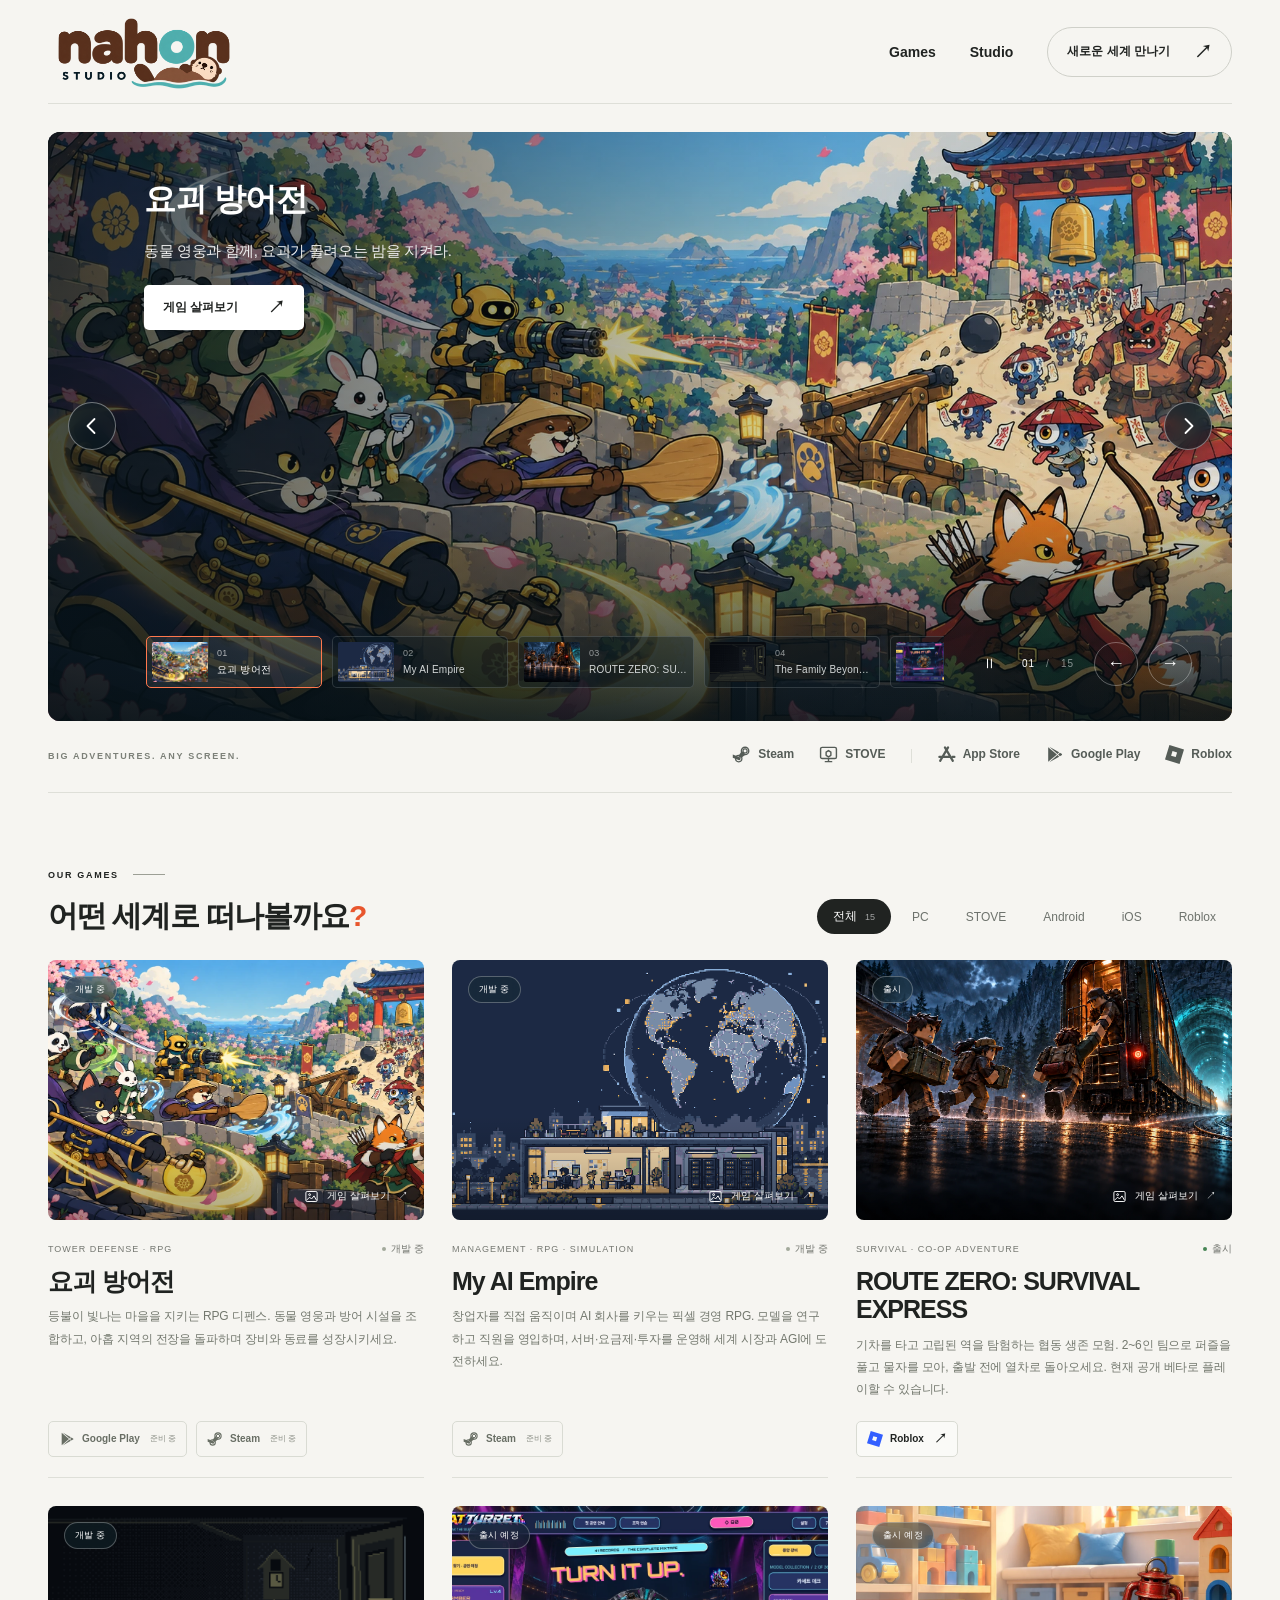
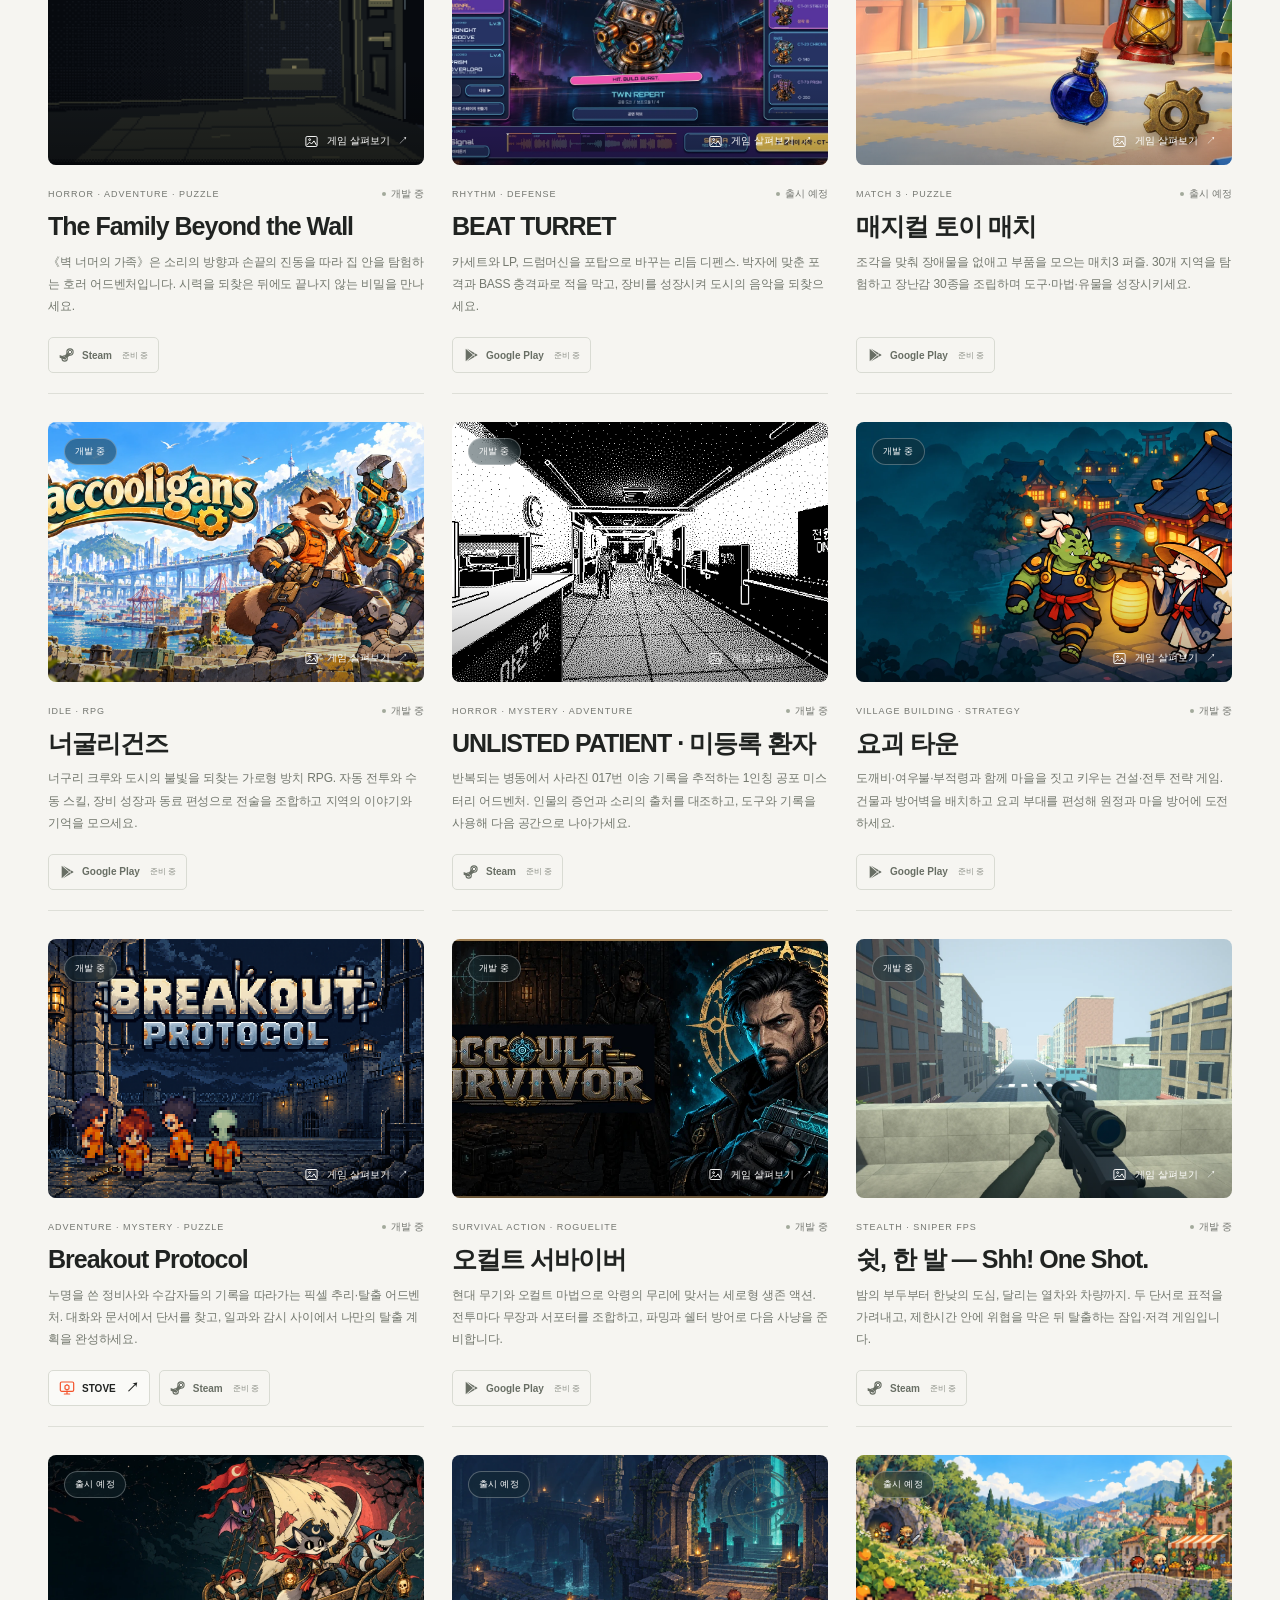
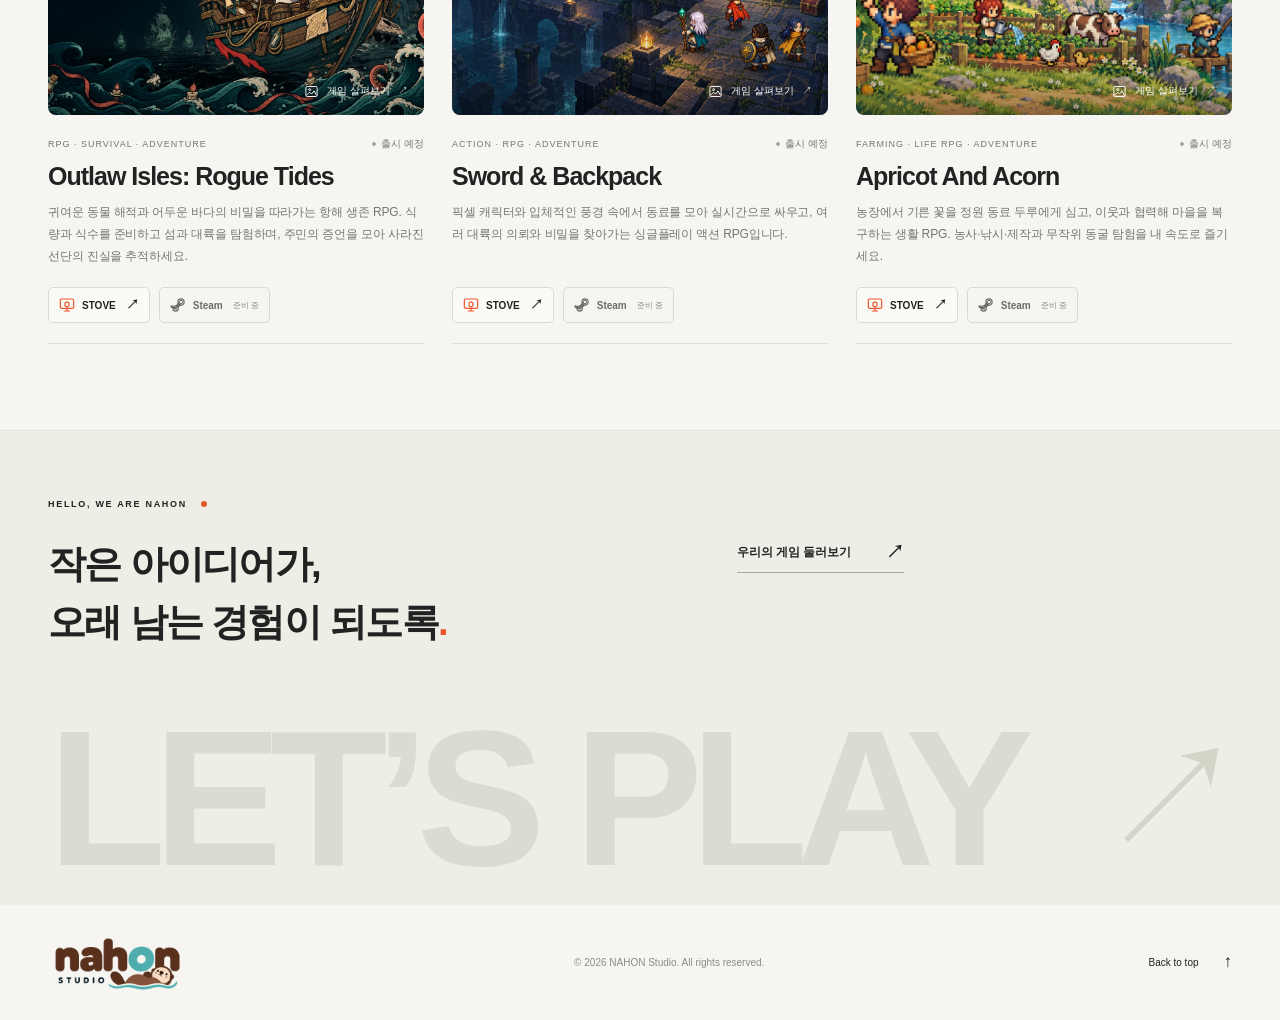
==== index.html @ 7a602148 "Remove studio description paragraphs while keeping navigation" ====
<!doctype html>
<html lang="ko">
<head>
  <meta charset="utf-8">
  <meta name="viewport" content="width=device-width, initial-scale=1">
  <meta name="theme-color" content="#f6f5f1">
  <meta name="description" content="작은 상상에서 시작되는 새로운 즐거움. NAHON Studio의 Steam과 모바일 게임을 만나보세요.">
  <meta property="og:type" content="website">
  <meta property="og:title" content="NAHON Studio — 작은 상상, 새로운 세계">
  <meta property="og:description" content="NAHON Studio의 Steam·모바일 게임과 새로운 이야기를 만나보세요.">
  <title>NAHON Studio — 작은 상상, 새로운 세계</title>
  <link rel="icon" type="image/png" sizes="32x32" href="./assets/favicon-32.png">
  <link rel="icon" href="./assets/favicon.ico" sizes="any">
  <link rel="apple-touch-icon" sizes="180x180" href="./assets/apple-touch-icon.png">
  <link rel="stylesheet" href="./styles.css?v=e65cc29e">
  <script src="./shared.js?v=30408954" defer></script>
  <script src="./app.js?v=76447fd8" defer></script>
</head>
<body>
  <a class="skip-link" href="#games">게임 목록으로 건너뛰기</a>
  <header class="site-header wrap">
    <a class="brand" href="#" aria-label="NAHON Studio 홈">
      <picture>
        <source srcset="./assets/nahon-a1-light.webp" type="image/webp">
        <img class="brand-logo" src="./assets/nahon-a1-light.png" alt="NAHON STUDIO" width="768" height="296" fetchpriority="high">
      </picture>
    </a>
    <nav aria-label="메인 메뉴">
      <a class="nav-link" href="#games">Games</a>
      <a class="nav-link" href="#studio">Studio</a>
      <a class="nav-explore" href="#games">새로운 세계 만나기 <span aria-hidden="true">↗</span></a>
    </nav>
  </header>

  <main>
    <h1 class="sr-only">NAHON Studio 게임</h1>

    <section class="showcase wrap" aria-label="게임 배너" aria-roledescription="캐러셀" tabindex="0">
      <div id="slides" class="slides"><div class="loading-state">새로운 세계를 불러오는 중입니다.</div></div>
      <button id="slide-prev-side" class="carousel-arrow carousel-arrow-prev" type="button" data-slide-step="-1" aria-label="이전 게임 배너 (왼쪽)" aria-controls="slides" hidden><svg viewBox="0 0 24 24" aria-hidden="true"><path d="m14.5 5-7 7 7 7"/></svg></button>
      <button id="slide-next-side" class="carousel-arrow carousel-arrow-next" type="button" data-slide-step="1" aria-label="다음 게임 배너 (오른쪽)" aria-controls="slides" hidden><svg viewBox="0 0 24 24" aria-hidden="true"><path d="m9.5 5 7 7-7 7"/></svg></button>
      <div class="hero-controls" id="hero-controls" hidden>
        <div class="slide-tabs" id="slide-tabs" role="group" aria-label="배너 선택"></div>
        <div class="slide-actions">
          <button id="autoplay" class="round-button pause-button" type="button" aria-label="배너 자동 재생 일시정지"><span aria-hidden="true">Ⅱ</span></button>
          <span class="slide-count"><span id="slide-current">01</span><span class="count-divider">/</span><span id="slide-total">01</span></span>
          <button id="slide-prev" class="round-button" type="button" data-slide-step="-1" aria-label="이전 게임 배너">←</button>
          <button id="slide-next" class="round-button" type="button" data-slide-step="1" aria-label="다음 게임 배너">→</button>
        </div>
      </div>
      <span id="slide-announcement" class="sr-only" role="status" aria-live="polite"></span>
    </section>

    <div class="platform-strip wrap" aria-label="지원 플랫폼">
      <span>BIG ADVENTURES. ANY SCREEN.</span>
      <div><span data-platform-icon="steam"></span><span data-platform-icon="stove"></span><span class="strip-divider"></span><span data-platform-icon="app-store"></span><span data-platform-icon="google-play"></span><span data-platform-icon="roblox"></span></div>
    </div>

    <section id="games" class="games-section wrap" aria-labelledby="games-title">
      <div class="section-heading">
        <div><div class="eyebrow section-label">OUR GAMES <span class="label-line"></span></div><h2 id="games-title">어떤 세계로 떠나볼까요<span class="orange-text">?</span></h2></div>
        <div class="filters" role="group" aria-label="게임 플랫폼 필터">
          <button class="filter active" type="button" data-filter="all" aria-pressed="true">전체 <span id="game-count">0</span></button>
          <button class="filter" type="button" data-filter="pc" aria-pressed="false">PC</button>
          <button class="filter" type="button" data-filter="stove" aria-pressed="false">STOVE</button>
          <button class="filter" type="button" data-filter="android" aria-pressed="false">Android</button>
          <button class="filter" type="button" data-filter="ios" aria-pressed="false">iOS</button>
          <button class="filter" type="button" data-filter="roblox" aria-pressed="false">Roblox</button>
        </div>
      </div>
      <p id="demo-note" class="demo-note" hidden>‘예시 프로젝트’로 표시된 게임은 페이지 구성을 보여주는 샘플입니다.</p>
      <div id="game-grid" class="game-grid" aria-live="polite" aria-busy="true"></div>
      <div id="content-error" class="content-error" role="alert" hidden>게임 정보를 불러오지 못했습니다. 잠시 후 다시 시도해 주세요. <button type="button" id="retry">다시 불러오기 ↻</button></div>
      <noscript><p class="content-error">게임 소개를 보려면 브라우저의 JavaScript를 활성화해 주세요.</p></noscript>
    </section>

    <section id="studio" class="studio-section" aria-labelledby="studio-title">
      <div class="studio-inner wrap">
        <div class="studio-title-block"><div class="eyebrow section-label">HELLO, WE ARE NAHON <span class="orange-dot"></span></div><h2 id="studio-title">작은 아이디어가,<br>오래 남는 경험이 되도록<span class="orange-text">.</span></h2></div>
        <div class="studio-copy"><a href="#games" class="text-link">우리의 게임 둘러보기 <span aria-hidden="true">↗</span></a></div>
      </div>
      <div class="studio-wordmark wrap" aria-hidden="true">LET’S PLAY<span>↗</span></div>
    </section>
  </main>

  <footer class="site-footer wrap">
    <a class="footer-brand" href="#" aria-label="NAHON Studio 홈">
      <picture>
        <source srcset="./assets/nahon-a1-light.webp" type="image/webp">
        <img class="brand-logo" src="./assets/nahon-a1-light.png" alt="NAHON STUDIO" width="768" height="296" loading="lazy" decoding="async">
      </picture>
    </a>
    <p>© <span id="year">2026</span> NAHON Studio. All rights reserved.</p>
    <a class="back-top" href="#">Back to top <span aria-hidden="true">↑</span></a>
  </footer>

</body>
</html>
---- styles.css ----
@charset "UTF-8";
:root {
  --paper:#f6f5f1;
  --ink:#202321;
  --muted:#747771;
  --orange:#e8562d;
  --line:#dedfd8;
  --font:Arial,"Apple SD Gothic Neo","Noto Sans KR","Malgun Gothic",sans-serif;
}

* {
  box-sizing:border-box;
}

html {
  scroll-behavior:smooth;
  scroll-padding-top:30px;
}

body {
  margin:0;
  background:var(--paper);
  color:var(--ink);
  font-family:var(--font);
  -webkit-font-smoothing:antialiased;
}

button,a {
  -webkit-tap-highlight-color:transparent;
}

button {
  font:inherit;
}

button,a {
  touch-action:manipulation;
}

a {
  color:inherit;
  text-decoration:none;
}

button {
  cursor:pointer;
}

button:disabled {
  cursor:default;
}

img {
  display:block;
  max-width:100%;
}

button:focus-visible,a:focus-visible,[tabindex]:focus-visible {
  outline:3px solid var(--orange);
  outline-offset:5px;
}

button:disabled {
  opacity:.4;
}

[hidden] {
  display:none!important;
}

.wrap {
  width:calc(100% - 96px);
  max-width:1440px;
  margin-inline:auto;
}

.sr-only {
  position:absolute;
  width:1px;
  height:1px;
  overflow:hidden;
  clip:rect(0,0,0,0);
  white-space:nowrap;
}

.skip-link {
  position:fixed;
  z-index:100;
  top:12px;
  left:12px;
  padding:12px;
  background:var(--ink);
  color:white;
  transform:translateY(-160%);
}

.skip-link:focus {
  transform:translateY(0);
}

.site-header {
  height:104px;
  display:flex;
  align-items:center;
  justify-content:space-between;
  border-bottom:1px solid var(--line);
}

.brand {
  display:inline-flex;
  align-items:center;
  flex-shrink:0;
}

.brand-logo {
  width:196px;
  height:auto;
}

.site-header nav {
  display:flex;
  align-items:center;
  gap:34px;
  font-size:14px;
  font-weight:600;
}

.nav-link {
  padding:12px 0;
}

.nav-link:hover {
  color:var(--orange);
}

.nav-explore {
  border:1px solid #cfd0c9;
  border-radius:30px;
  padding:12px 19px;
  display:flex;
  align-items:center;
  gap:24px;
  font-size:12px;
}

.nav-explore:hover {
  border-color:var(--ink);
  background:white;
}

.nav-explore span {
  font-size:18px;
}

.eyebrow {
  display:flex;
  align-items:center;
  gap:8px;
  font-size:10px;
  letter-spacing:1.7px;
  font-weight:700;
}

.orange-dot {
  display:inline-block;
  width:6px;
  height:6px;
  background:var(--orange);
  border-radius:50%;
  flex:none;
}

.slide-subtitle {
  display:inline-block;
  max-width:100%;
  font-size:.54em;
  font-weight:500;
  line-height:1.45;
  letter-spacing:-.02em;
  color:#d9e2e4;
}

.showcase {
  position:relative;
  margin-top:28px;
  border-radius:12px;
  overflow:hidden;
  background:#182e31;
  color:#fff;
  isolation:isolate;
}

#slide-announcement {
  top:0;
  left:0;
}

.slides {
  position:relative;
  min-height:560px;
  height:min(46vw,650px);
  touch-action:pan-y;
}

.slide {
  position:absolute;
  inset:0;
  opacity:0;
  visibility:hidden;
  transition:opacity .75s,visibility .75s;
  overflow:hidden;
}

.slide.active {
  opacity:1;
  visibility:visible;
  z-index:1;
}

.slide-art {
  position:absolute;
  inset:0;
  width:100%;
  height:100%;
  object-fit:cover;
  object-position:center;
  transition:transform 7s ease;
  transform:scale(1.025);
}

.slide.active .slide-art {
  transform:scale(1);
}

.slide--contain .slide-art {
  left:auto;
  right:0;
  width:66%;
  object-fit:contain;
  transform:none;
}

.slide--contain .slide-copy {
  width:38%;
  padding-right:24px;
}

.slide--contain:after {
  background:linear-gradient(90deg,#081922 6%,#081922ed 22%,transparent 44%),linear-gradient(0deg,#081922e6,transparent 24%);
}

.slide:after {
  content:"";
  position:absolute;
  inset:0;
  background:linear-gradient(90deg,rgba(6,17,22,.75),rgba(6,17,22,.12) 67%),linear-gradient(0deg,rgba(6,17,22,.85),transparent 38%);
  pointer-events:none;
}

.slide-copy {
  position:relative;
  z-index:1;
  padding:48px 96px 140px;
  max-width:820px;
}

.slide-title {
  margin:0;
  font-size:clamp(26px,2.5vw,38px);
  font-weight:800;
  letter-spacing:-1px;
  line-height:1.2;
  overflow-wrap:anywhere;
}

.slide-tagline {
  font-size:15px;
  font-weight:400;
  margin:21px 0 22px;
  letter-spacing:-.4px;
  line-height:1.6;
  color:#eee;
}

.hero-link {
  display:inline-flex;
  align-items:center;
  gap:30px;
  font-size:12px;
  font-weight:600;
  border-radius:5px;
  padding:14px 19px;
  background:#fff;
  color:var(--ink);
  transition:background .2s;
}

.hero-link:hover {
  background:#ffd5c8;
}

.hero-link span {
  font-size:17px;
  line-height:1;
}

.hero-demo {
  display:inline-block;
  margin-left:15px;
  font-size:10px;
  color:#e0e2df;
}

.carousel-arrow {
  position:absolute;
  z-index:3;
  top:calc(50% - 24px);
  width:48px;
  height:48px;
  padding:11px;
  border:1px solid #ffffff65;
  border-radius:50%;
  background:#0b1a23a6;
  color:#fff;
  display:grid;
  place-items:center;
  backdrop-filter:blur(8px);
  box-shadow:0 3px 14px #0002;
  transition:background .2s,border-color .2s;
}

.carousel-arrow:hover {
  background:#e8562de8;
  border-color:#ffac8f;
}

.carousel-arrow svg {
  width:24px;
  height:24px;
  fill:none;
  stroke:currentColor;
  stroke-width:1.8;
  stroke-linecap:round;
  stroke-linejoin:round;
}

.carousel-arrow-prev { left:20px; }
.carousel-arrow-next { right:20px; }

.hero-controls {
  position:absolute;
  z-index:2;
  left:96px;
  right:40px;
  bottom:25px;
  display:flex;
  align-items:center;
  justify-content:space-between;
  gap:24px;
}

.slide-tabs {
  position:relative;
  display:flex;
  flex:1;
  min-width:0;
  gap:10px;
  overflow-x:auto;
  overscroll-behavior-x:contain;
  scrollbar-width:thin;
  scrollbar-color:#ffffff55 transparent;
  padding:4px 2px 8px;
}

.slide-tab {
  color:#d3d7d7;
  background:none;
  border:0;
  border:1px solid #ffffff25;
  border-radius:5px;
  text-align:left;
  display:flex;
  align-items:center;
  gap:9px;
  padding:5px;
  flex:0 0 176px;
  min-width:0;
  font-size:10px;
  letter-spacing:.2px;
  line-height:1.4;
  background:#0a182170;
  outline-offset:-4px;
  transition:background .2s,border-color .2s;
}

.slide-tab.active {
  color:white;
  border-color:#ff784d;
  background:#ffffff16;
}

.slide-tab:hover {
  background:#ffffff20;
}

.slide-tab-preview {
  width:56px;
  height:40px;
  border-radius:2px;
  flex:none;
  object-fit:cover;
}

.slide-tab-copy {
  display:flex;
  flex-direction:column;
  min-width:0;
  gap:3px;
}

.slide-tab-number {
  font-size:9px;
  opacity:.65;
}

.slide-tab-title {
  overflow:hidden;
  text-overflow:ellipsis;
  white-space:nowrap;
}

.slide-actions {
  display:flex;
  align-items:center;
  gap:10px;
  flex:none;
}

.slide-actions .round-button {
  width:44px;
  height:44px;
}

.round-button {
  background:transparent;
  border:1px solid #ffffff50;
  border-radius:50%;
  width:36px;
  height:36px;
  color:inherit;
  display:inline-flex;
  align-items:center;
  justify-content:center;
  flex-shrink:0;
  font-size:18px;
  transition:background .2s;
}

.round-button:hover {
  background:#ffffff24;
}

.pause-button {
  border-color:transparent;
  font-size:13px;
}

.slide-count {
  font-size:10px;
  letter-spacing:1px;
  white-space:nowrap;
  margin:0 10px 0 0;
}

.count-divider {
  padding:0 11px;
  opacity:.45;
}

#slide-total {
  opacity:.5;
}

.loading-state {
  padding:100px 40px;
  color:#d4e0df;
  font-size:14px;
}

.platform-strip {
  display:flex;
  align-items:center;
  justify-content:space-between;
  padding:24px 0;
  border-bottom:1px solid var(--line);
}

.platform-strip>span {
  font-size:9px;
  letter-spacing:1.7px;
  color:#7c8078;
  font-weight:600;
}

.platform-strip>div {
  display:flex;
  align-items:center;
  gap:25px;
}

.platform-icon {
  width:19px;
  height:19px;
  flex:none;
}

.platform-name {
  display:inline-flex;
  align-items:center;
  gap:7px;
  white-space:nowrap;
}

.platform-strip .platform-name {
  font-size:12px;
  font-weight:600;
  color:#555c57;
}

.strip-divider {
  width:1px;
  height:14px;
  background:var(--line);
}

.games-section {
  padding:77px 0 86px;
}

.section-heading {
  display:flex;
  justify-content:space-between;
  align-items:flex-end;
  gap:20px;
  margin-bottom:24px;
}

.section-label {
  font-size:9px;
  letter-spacing:1.7px;
  margin-bottom:16px;
}

.label-line {
  width:32px;
  height:1px;
  background:#9c9f95;
  margin-left:6px;
}

.section-heading h2 {
  font-size:30px;
  letter-spacing:-1.3px;
  margin:0;
  line-height:1.35;
  font-weight:700;
}

.orange-text {
  color:var(--orange);
}

.filters {
  display:flex;
  flex-wrap:wrap;
  gap:5px;
  padding-bottom:2px;
}

.filter {
  border:0;
  background:none;
  padding:9px 16px;
  border-radius:30px;
  font-size:12px;
  color:#6d726c;
}

.filter.active {
  background:var(--ink);
  color:white;
}

.filter:hover:not(.active) {
  background:#e7e7e0;
}

.filter span {
  margin-left:5px;
  font-size:9px;
  opacity:.6;
}

.demo-note {
  font-size:11px;
  color:var(--muted);
  margin:0 0 21px;
  line-height:1.7;
}

.game-grid {
  display:grid;
  grid-template-columns:repeat(3,minmax(0,1fr));
  gap:28px;
}

.game-card {
  display:flex;
  flex-direction:column;
  min-width:0;
  scroll-margin-top:24px;
}

.game-cover {
  flex:none;
  display:block;
  position:relative;
  padding:0;
  width:100%;
  border:0;
  background:#dfe2d9;
  border-radius:8px;
  overflow:hidden;
  aspect-ratio:1.45;
  color:white;
  text-align:left;
}

.game-cover>img {
  width:100%;
  height:100%;
  object-fit:cover;
  transition:transform .65s;
}

.game-cover:hover>img {
  transform:scale(1.055);
}

.game-cover:after {
  content:"";
  position:absolute;
  inset:0;
  background:linear-gradient(0deg,#0005,transparent 40%);
}

.cover-badge {
  position:absolute;
  top:16px;
  left:16px;
  border:1px solid #ffffff45;
  border-radius:30px;
  padding:6px 10px;
  background:#152a3075;
  backdrop-filter:blur(8px);
  font-size:9px;
  z-index:1;
  letter-spacing:.25px;
}

.gallery-hint {
  position:absolute;
  bottom:16px;
  right:16px;
  display:flex;
  align-items:center;
  gap:8px;
  font-size:10px;
  z-index:1;
}

.gallery-hint svg {
  width:15px;
  height:15px;
}

.game-meta {
  margin-top:22px;
  display:flex;
  align-items:center;
  justify-content:space-between;
  gap:8px;
  font-size:9px;
  letter-spacing:1px;
  color:var(--muted);
}

.game-status {
  font-size:10px;
  letter-spacing:0;
  display:flex;
  align-items:center;
  gap:5px;
}

.game-status:before {
  content:"";
  width:4px;
  height:4px;
  border-radius:50%;
  background:#a2a99b;
}

.game-status.released:before {
  background:#468554;
}

.game-title {
  overflow-wrap:anywhere;
  font-size:25px;
  letter-spacing:-1px;
  font-weight:800;
  margin:11px 0 10px;
  line-height:1.15;
}

.game-description {
  font-size:12px;
  letter-spacing:-.15px;
  line-height:1.85;
  color:#73786e;
  margin:0;
  min-height:45px;
}

.game-platforms {
  display:flex;
  flex-wrap:wrap;
  align-items:center;
  gap:9px;
  margin-top:auto;
  padding:20px 0;
  border-bottom:1px solid var(--line);
}

.store-link {
  border:1px solid #d9dbd3;
  border-radius:5px;
  padding:8px 10px;
  display:inline-flex;
  align-items:center;
  gap:10px;
  font-size:10px;
  font-weight:600;
  background:#fafaf7;
  min-height:36px;
}

.store-link .platform-icon {
  width:16px;
  height:16px;
}

.game-platforms a[data-platform="stove"] .platform-icon {
  color:#f4542c;
}

.game-platforms a[data-platform="roblox"] .platform-icon {
  color:#335fff;
}

.game-platforms a[data-platform="steam"] .platform-icon {
  color:#1b6aa5;
}

.game-platforms a[data-platform="app-store"] .platform-icon {
  color:#1685e8;
}

.game-platforms a[data-platform="google-play"] .platform-icon {
  color:#1d9e62;
}

.store-link:hover {
  border-color:var(--ink);
  background:white;
}

.store-link.unavailable {
  color:#686e64;
  background:transparent;
}

.store-link small {
  font-size:8px;
  font-weight:400;
  color:#8a8e85;
}

.store-arrow {
  font-size:13px;
}

.empty-state,.content-error {
  grid-column:1/-1;
  padding:35px;
  border:1px solid var(--line);
  font-size:14px;
  line-height:1.8;
}

.content-error button {
  border:0;
  background:var(--ink);
  color:white;
  padding:7px 12px;
  margin:8px;
  border-radius:4px;
}

.partial-error {
  margin-top:28px;
  font-size:12px;
}

.studio-section {
  background:#eeeee7;
  overflow:hidden;
  border-top:1px solid #e3e4db;
}

.studio-inner {
  display:grid;
  grid-template-columns:1.2fr 1fr;
  gap:50px;
  padding-top:68px;
}

.studio-title-block .section-label {
  margin-bottom:26px;
}

.studio-title-block .orange-dot {
  margin-left:6px;
}

.studio-title-block h2 {
  font-size:clamp(27px,3vw,43px);
  font-weight:600;
  line-height:1.5;
  letter-spacing:-1.7px;
  margin:0;
}

.studio-copy {
  padding:33px 0 0 20px;
}

.studio-copy p {
  font-size:13px;
  line-height:1.9;
  color:#747a70;
  margin:0 0 19px;
  letter-spacing:-.2px;
}

.studio-copy p:first-child {
  font-size:15px;
  color:#333a32;
}

.text-link {
  display:inline-flex;
  align-items:center;
  gap:35px;
  font-size:12px;
  font-weight:600;
  padding:8px 0;
  border-bottom:1px solid #a5aa9c;
}

.text-link:hover {
  color:var(--orange);
}

.text-link span {
  font-size:18px;
}

.studio-wordmark {
  font-size:clamp(70px,15.1vw,228px);
  font-weight:900;
  letter-spacing:-.065em;
  line-height:1.1;
  color:#d9dcd0;
  padding-top:42px;
  padding-bottom:0;
  white-space:nowrap;
  display:flex;
  justify-content:space-between;
  align-items:center;
}

.studio-wordmark span {
  font-size:.75em;
  line-height:1;
  color:#d2d6c8;
  font-weight:400;
}

.site-footer {
  display:flex;
  justify-content:space-between;
  align-items:center;
  gap:20px;
  padding-top:30px;
  padding-bottom:30px;
}

.footer-brand {
  display:inline-flex;
  align-items:center;
  flex-shrink:0;
}

.footer-brand .brand-logo {
  width:142px;
}

.site-footer p {
  color:#8a8e84;
  font-size:10px;
  margin:0;
}

.back-top {
  font-size:10px;
  display:flex;
  align-items:center;
  gap:25px;
}

.back-top span {
  font-size:17px;
}

.gallery {
  width:min(1100px,calc(100% - 40px));
  max-height:94dvh;
  padding:23px;
  background:#151b1a;
  color:white;
  border:1px solid #ffffff25;
  border-radius:12px;
  overflow:auto;
}

.gallery::backdrop {
  background:#07100ee8;
  backdrop-filter:blur(8px);
}

.gallery-top {
  display:flex;
  align-items:center;
  justify-content:space-between;
  margin-bottom:20px;
  gap:20px;
}

.gallery-top .eyebrow {
  color:#a1aca4;
  font-size:9px;
}

.gallery-top h2 {
  font-size:22px;
  margin:7px 0 0;
  letter-spacing:-.5px;
}

.gallery-image-wrap {
  background:#0c1110;
  display:flex;
  align-items:center;
  justify-content:center;
  min-height:150px;
}

.gallery-image-wrap img {
  width:100%;
  max-height:66dvh;
  object-fit:contain;
}

.gallery-bottom {
  display:flex;
  align-items:center;
  justify-content:space-between;
  gap:15px;
  margin-top:15px;
}

.gallery-bottom p {
  font-size:12px;
  color:#bac2be;
  line-height:1.6;
  margin:0;
}

.gallery-navigation {
  display:flex;
  align-items:center;
  gap:18px;
  flex-shrink:0;
}

.gallery-navigation>span {
  font-size:11px;
  color:#c3cfc7;
}

.gallery .round-button {
  width:34px;
  height:34px;
}

.body-dialog-open {
  overflow:hidden;
}

@media(min-width:1600px) {
  .slides {
    height:650px;
  }
  .slide-copy {
    padding-top:60px;
  }
}

@media(max-width:1100px) {
  .wrap {
    width:calc(100% - 64px);
  }
  .slides {
    min-height:510px;
  }
  .slide-copy {
    padding:36px 84px 130px;
  }
  .hero-controls {
    left:84px;
    right:28px;
    gap:20px;
  }
  .slide-tabs {
    gap:8px;
  }
  .slide-tab-title {
    font-size:9px;
  }
  .slide-actions {
    gap:7px;
  }
  .game-grid {
    gap:22px;
  }
  .game-title {
    overflow-wrap:anywhere;
    font-size:21px;
  }
  .game-platforms {
    gap:7px;
  }
  .store-link {
    padding:8px;
  }
  .game-meta {
    font-size:8px;
    letter-spacing:.4px;
  }
  .section-heading h2 {
    font-size:27px;
  }
  .hero-demo {
    display:block;
    margin:14px 0 0;
  }
  .studio-inner {
    gap:20px;
  }
}

@media(max-width:800px) {
  .site-header {
    height:86px;
  }
  .brand-logo {
    width:176px;
  }
  .site-header nav {
    gap:24px;
  }
  .nav-explore {
    display:none;
  }
  .showcase {
    margin-top:24px;
    --banner-image-height:calc((100vw - 64px) * .5625);
  }
  .slides {
    min-height:0;
    height:calc(var(--banner-image-height) + 400px);
  }
  .slide-art,
  .slide--contain .slide-art {
    left:0;
    width:100%;
    height:var(--banner-image-height);
    object-fit:contain;
    transform:none;
  }
  .slide-copy,
  .slide--contain .slide-copy {
    position:absolute;
    left:0;
    right:0;
    top:calc(var(--banner-image-height) + 20px);
    width:auto;
    max-width:none;
    padding:0 28px;
  }
  .slide-title {
    font-size:clamp(22px,4vw,30px);
  }
  .slide:after,
  .slide--contain:after {
    background:linear-gradient(0deg,#081922 400px,transparent calc(400px + 40px));
  }
  .carousel-arrow {
    top:calc(var(--banner-image-height) / 2 - 24px);
  }
  .hero-controls {
    gap:10px;
    flex-direction:column;
    align-items:stretch;
    left:28px;
    right:28px;
    bottom:18px;
  }
  .slide-tabs {
    order:2;
    flex:none;
  }
  .slide-actions {
    align-self:flex-end;
  }
  .slide-tab {
    padding:5px;
  }
  .slide-tab-title {
    font-size:9px;
  }
  .slide-tagline {
    font-size:13px;
    margin:12px 0 16px;
  }
  .hero-demo {
    display:inline-block;
    margin-left:12px;
  }
  .platform-strip>span {
    font-size:8px;
    letter-spacing:1px;
  }
  .platform-strip>div {
    gap:16px;
  }
  .platform-strip .platform-name {
    font-size:10px;
    gap:5px;
  }
  .platform-icon {
    width:17px;
    height:17px;
  }
  .section-heading {
    align-items:flex-start;
    flex-direction:column;
    gap:20px;
  }
  .games-section {
    padding:55px 0 60px;
  }
  .game-grid {
    grid-template-columns:repeat(2,minmax(0,1fr));
    gap:36px 22px;
  }
  .game-description {
    min-height:45px;
  }
  .game-title {
    overflow-wrap:anywhere;
    font-size:23px;
  }
  .game-cover {
    aspect-ratio:1.4;
  }
  .studio-inner {
    padding-top:48px;
    grid-template-columns:1fr 1fr;
    gap:30px;
  }
  .studio-title-block h2 {
    font-size:28px;
    letter-spacing:-1.3px;
  }
  .studio-copy {
    padding:33px 0 0;
  }
  .studio-copy p {
    font-size:11px;
  }
  .studio-copy p:first-child {
    font-size:13px;
  }
  .site-footer {
    flex-wrap:wrap;
  }
  .site-footer p {
    order:3;
    width:100%;
  }
  .studio-wordmark {
    padding-top:30px;
  }
}

@media(max-width:540px) {
  .wrap {
    width:calc(100% - 40px);
  }
  .site-header {
    height:78px;
  }
  .brand-logo {
    width:154px;
  }
  .site-header nav {
    gap:22px;
    font-size:12px;
  }
  .eyebrow {
    font-size:8px;
    letter-spacing:1.4px;
  }
  .showcase {
    margin-top:22px;
    border-radius:8px;
    --banner-image-height:calc((100vw - 40px) * .5625);
  }
  .slide-copy,
  .slide--contain .slide-copy {
    padding:0 26px;
  }
  .slide-tagline {
    font-size:12px;
    margin:14px 0 17px;
    word-break:keep-all;
    overflow-wrap:anywhere;
  }
  .hero-link {
    font-size:11px;
    padding:12px 15px;
    gap:20px;
    min-height:44px;
  }
  .hero-demo {
    font-size:8px;
    margin-left:10px;
  }
  .slide-art {
    object-position:center;
  }
  .carousel-arrow {
    top:calc(var(--banner-image-height) / 2 - 22px);
    width:44px;
    height:44px;
    padding:9px;
  }
  .carousel-arrow-prev { left:12px; }
  .carousel-arrow-next { right:12px; }
  .hero-controls {
    left:20px;
    right:20px;
    bottom:14px;
    gap:10px;
  }
  .slide-tabs {
    gap:8px;
    padding:3px 2px 7px;
  }
  .slide-tab {
    position:relative;
    flex:0 0 96px;
    height:58px;
    padding:2px;
    gap:0;
    background:#0a1821;
  }
  .slide-tab-preview {
    width:100%;
    height:100%;
  }
  .slide-tab-copy {
    position:absolute;
    bottom:4px;
    left:4px;
    background:#061116cc;
    padding:2px 5px;
    border-radius:2px;
  }
  .slide-tab-title {
    display:none;
  }
  .slide-tab-number {
    font-size:9px;
    opacity:1;
  }
  .slide-actions .round-button {
    width:44px;
    height:44px;
  }
  .slide-count {
    font-size:9px;
  }
  .platform-strip {
    padding:19px 0;
    gap:12px;
    flex-direction:column;
    align-items:flex-start;
  }
  .platform-strip>span {
    font-size:7px;
    line-height:1.6;
    max-width:none;
    letter-spacing:.7px;
  }
  .platform-strip>div {
    gap:12px;
    flex-wrap:wrap;
  }
  .platform-strip .platform-name {
    font-size:9px;
    gap:4px;
  }
  .platform-strip .platform-icon {
    width:15px;
    height:15px;
  }
  .strip-divider {
    display:none;
  }
  .section-heading h2 {
    font-size:27px;
    letter-spacing:-1.4px;
  }
  .section-label {
    font-size:8px;
    margin-bottom:12px;
  }
  .section-heading {
    gap:18px;
    margin-bottom:20px;
  }
  .filters {
    gap:7px;
  }
  .filter {
    font-size:11px;
    padding:9px 15px;
  }
  .demo-note {
    font-size:10px;
    max-width:280px;
    line-height:1.7;
  }
  .game-grid {
    grid-template-columns:1fr;
    gap:40px;
  }
  .game-cover {
    aspect-ratio:1.5;
  }
  .game-meta {
    font-size:9px;
    margin-top:18px;
  }
  .game-title {
    overflow-wrap:anywhere;
    font-size:26px;
  }
  .game-description {
    font-size:12px;
    min-height:0;
  }
  .game-platforms {
    margin-top:18px;
    padding-top:16px;
    gap:9px;
  }
  .store-link {
    padding:9px 12px;
  }
  .studio-inner {
    grid-template-columns:1fr;
    gap:22px;
    padding-top:40px;
  }
  .studio-title-block h2 {
    font-size:30px;
  }
  .studio-title-block .section-label {
    margin-bottom:20px;
  }
  .studio-copy {
    padding:0;
  }
  .studio-copy p {
    font-size:12px;
  }
  .studio-copy p:first-child {
    font-size:14px;
    margin-bottom:16px;
  }
  .studio-wordmark {
    font-size:16vw;
    letter-spacing:-.07em;
    padding-top:32px;
    padding-bottom:5px;
  }
  .site-footer {
    padding-top:25px;
    padding-bottom:25px;
  }
  .site-footer p {
    font-size:9px;
  }
  .gallery {
    width:calc(100% - 20px);
    padding:16px;
    border-radius:8px;
  }
  .gallery-top h2 {
    font-size:20px;
  }
  .gallery-bottom {
    align-items:flex-start;
  }
  .gallery-bottom p {
    font-size:10px;
  }
  .gallery-navigation {
    gap:9px;
  }
  .gallery .round-button {
    width:30px;
    height:30px;
  }
  .gallery-navigation>span {
    font-size:9px;
  }
}

@media(prefers-reduced-motion:reduce) {
  html {
    scroll-behavior:auto;
  }
  *,*:before,*:after {
    animation:none!important;
    transition:none!important;
  }
  .slide-art {
    transform:none!important;
  }
}
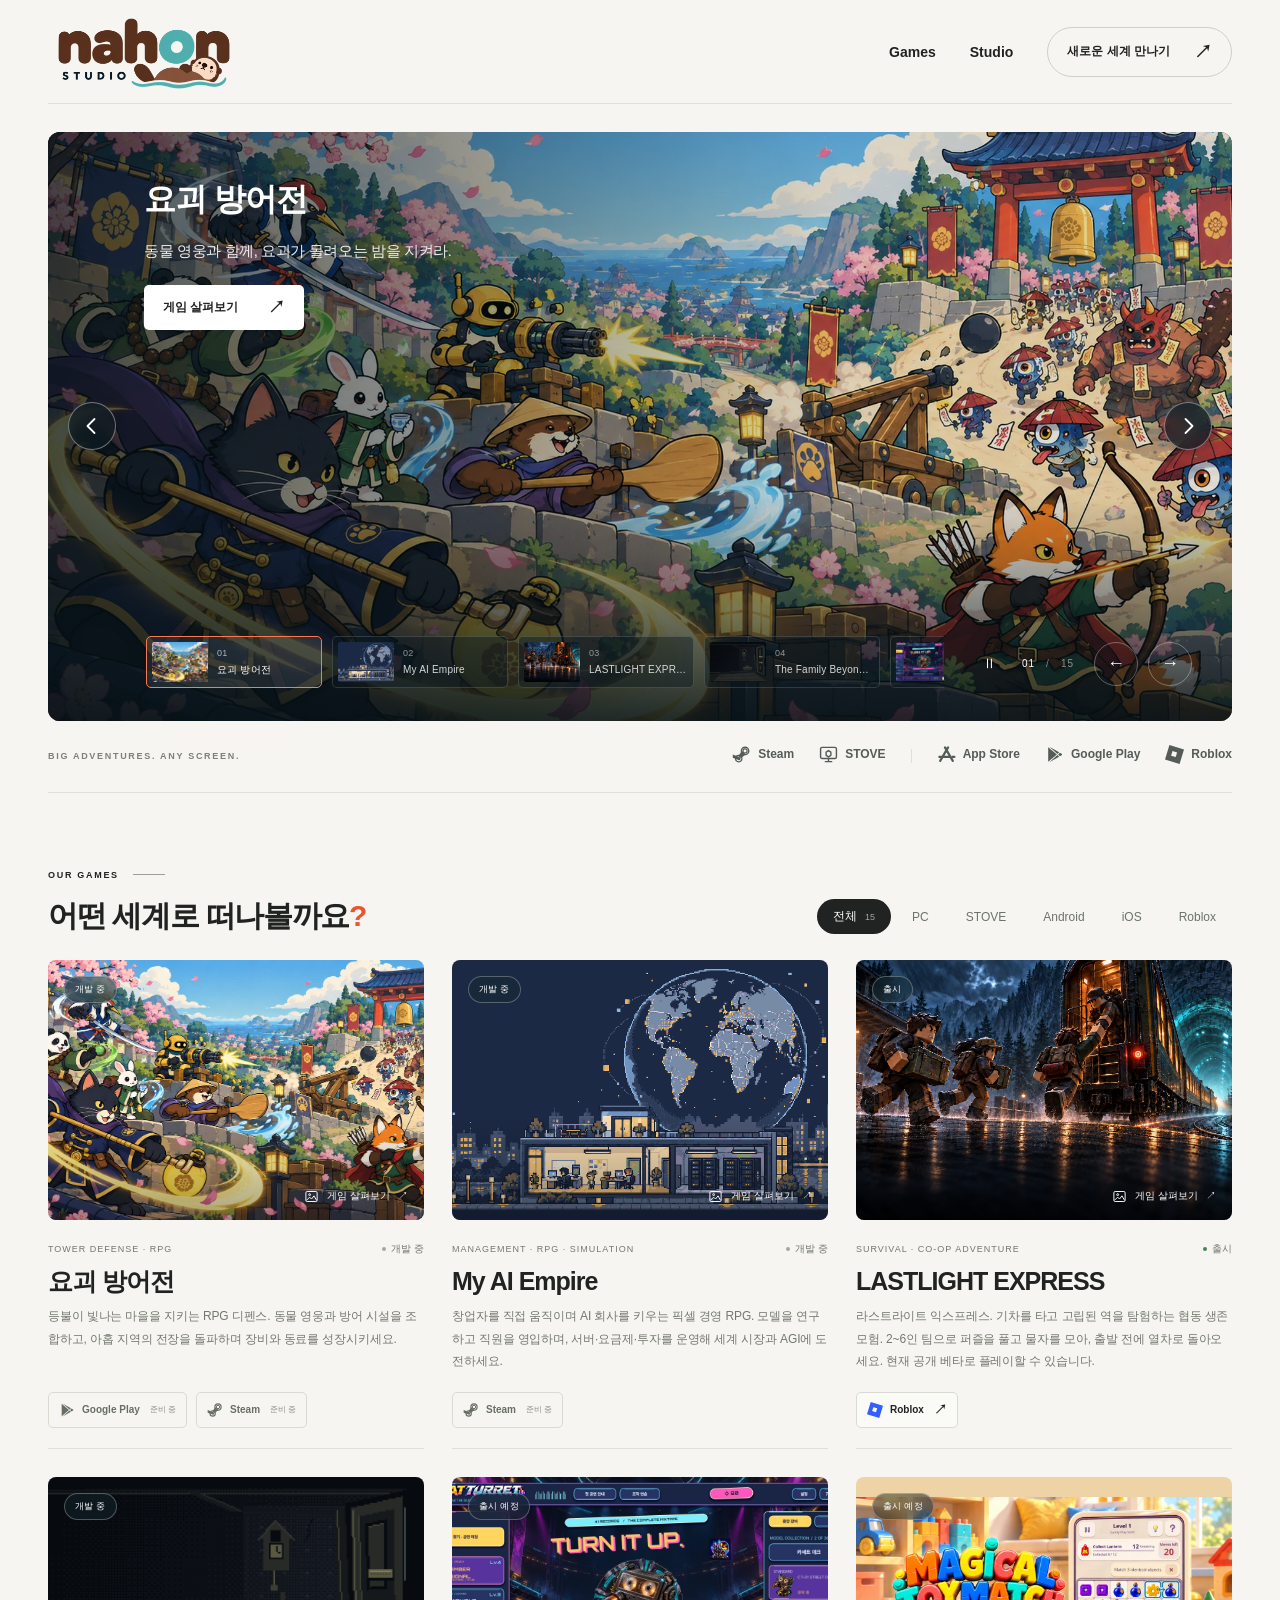
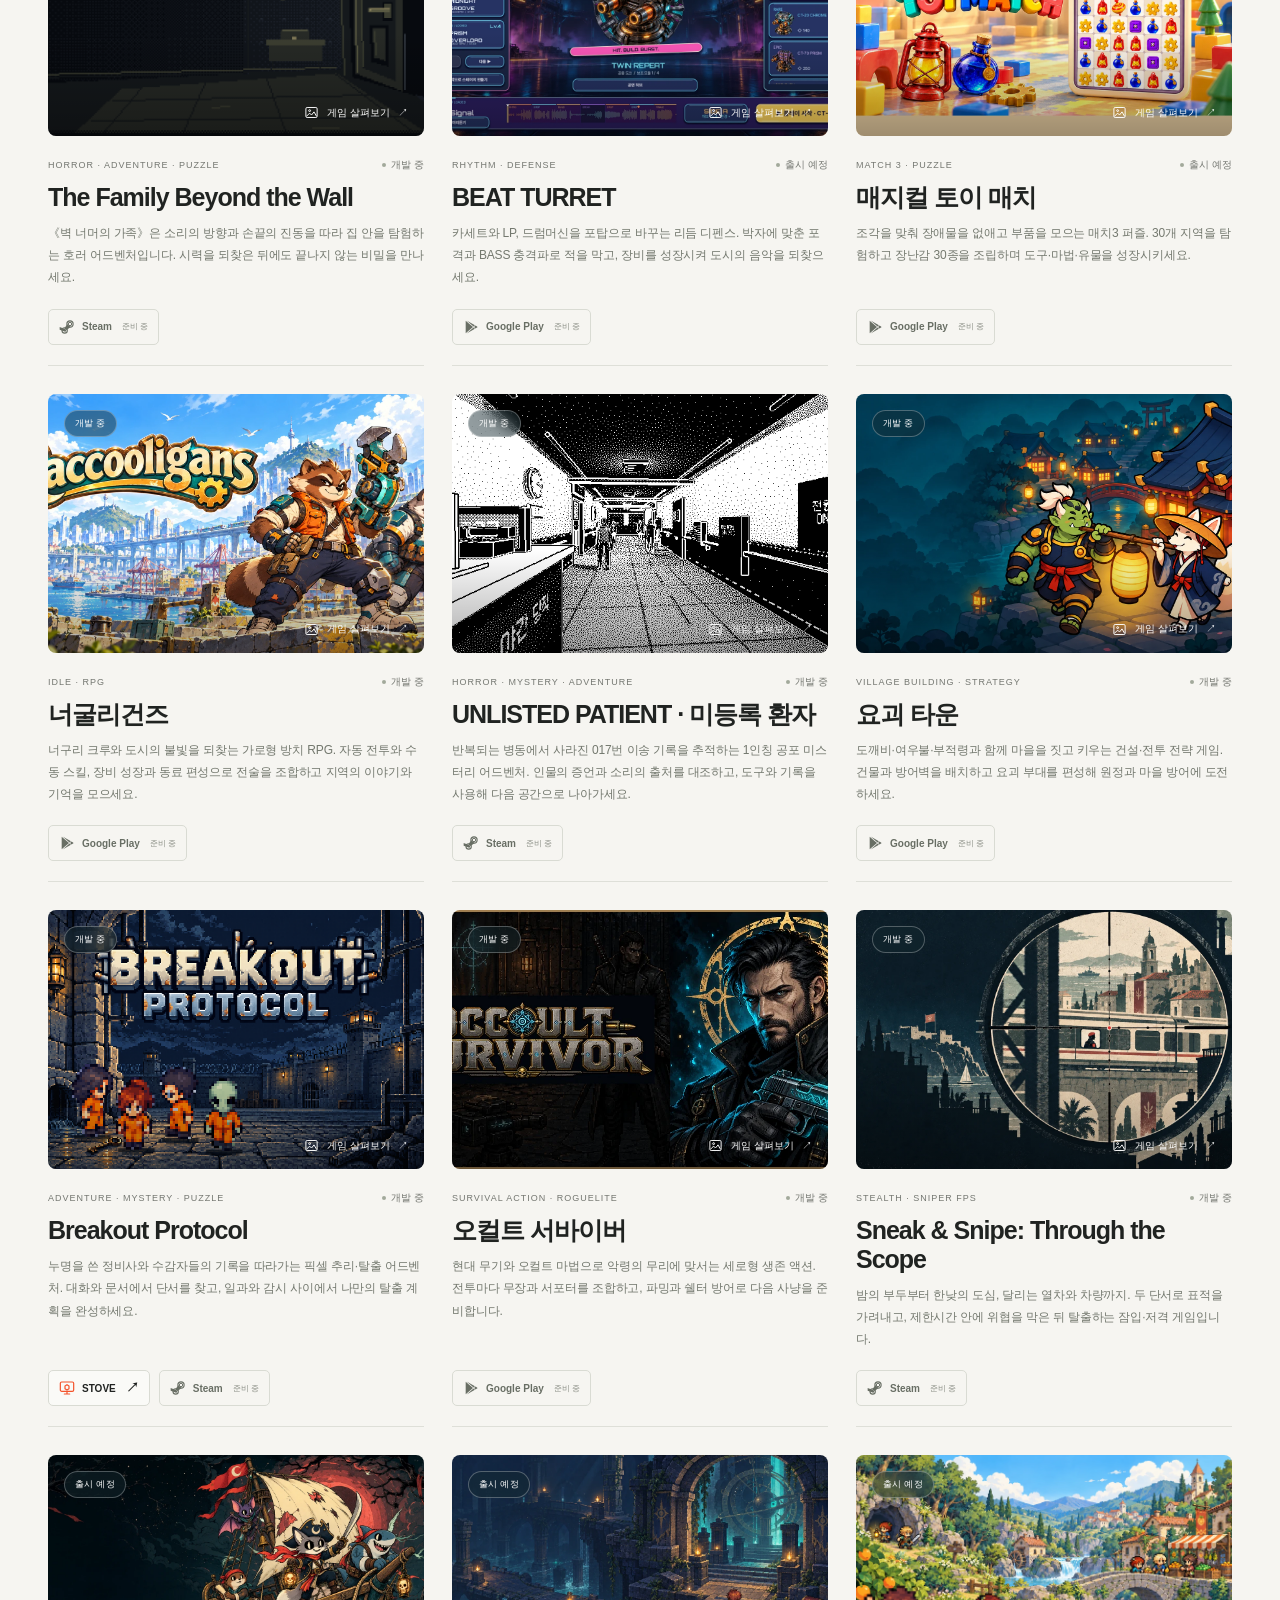
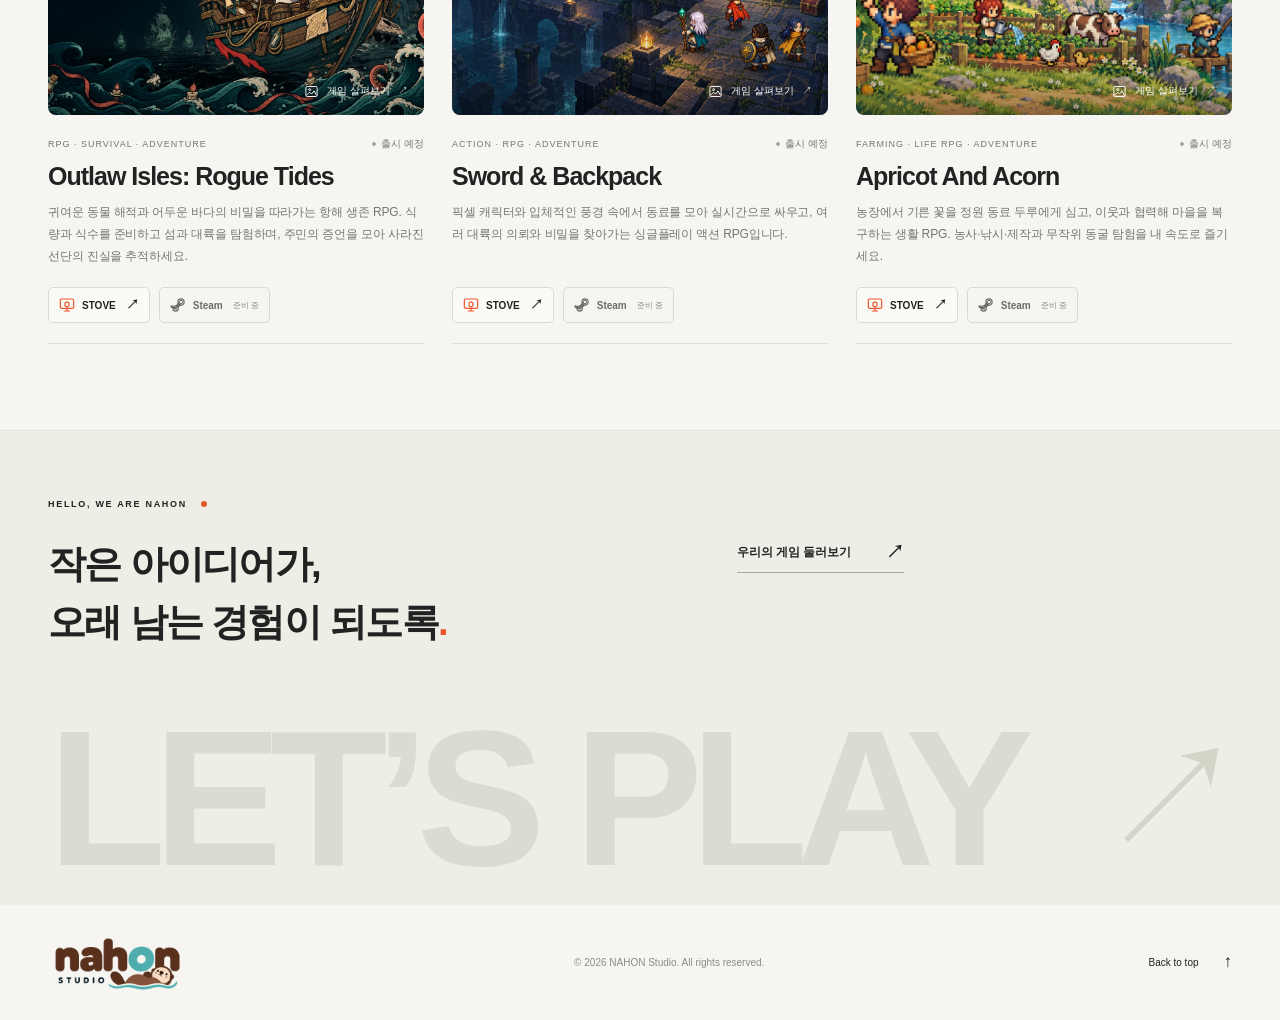
==== commit b8e49648: "Refresh Magical Toy Match banner with title and mobile gameplay" ====
--- a/index.html
+++ b/index.html
@@ -12,7 +12,7 @@
   <link rel="icon" type="image/png" sizes="32x32" href="./assets/favicon-32.png">
   <link rel="icon" href="./assets/favicon.ico" sizes="any">
   <link rel="apple-touch-icon" sizes="180x180" href="./assets/apple-touch-icon.png">
-  <link rel="stylesheet" href="./styles.css?v=e65cc29e">
+  <link rel="stylesheet" href="./styles.css?v=0c2083dd">
   <script src="./shared.js?v=30408954" defer></script>
   <script src="./app.js?v=76447fd8" defer></script>
 </head>
--- a/styles.css
+++ b/styles.css
@@ -1092,6 +1092,10 @@
 }
 
 @media(max-width:800px) {
+  /* The image contains a title and gameplay; the bottom buttons and swipe remain available. */
+  .showcase:has(#slide-magical-toy-match.active) .carousel-arrow {
+    display:none;
+  }
   .site-header {
     height:86px;
   }
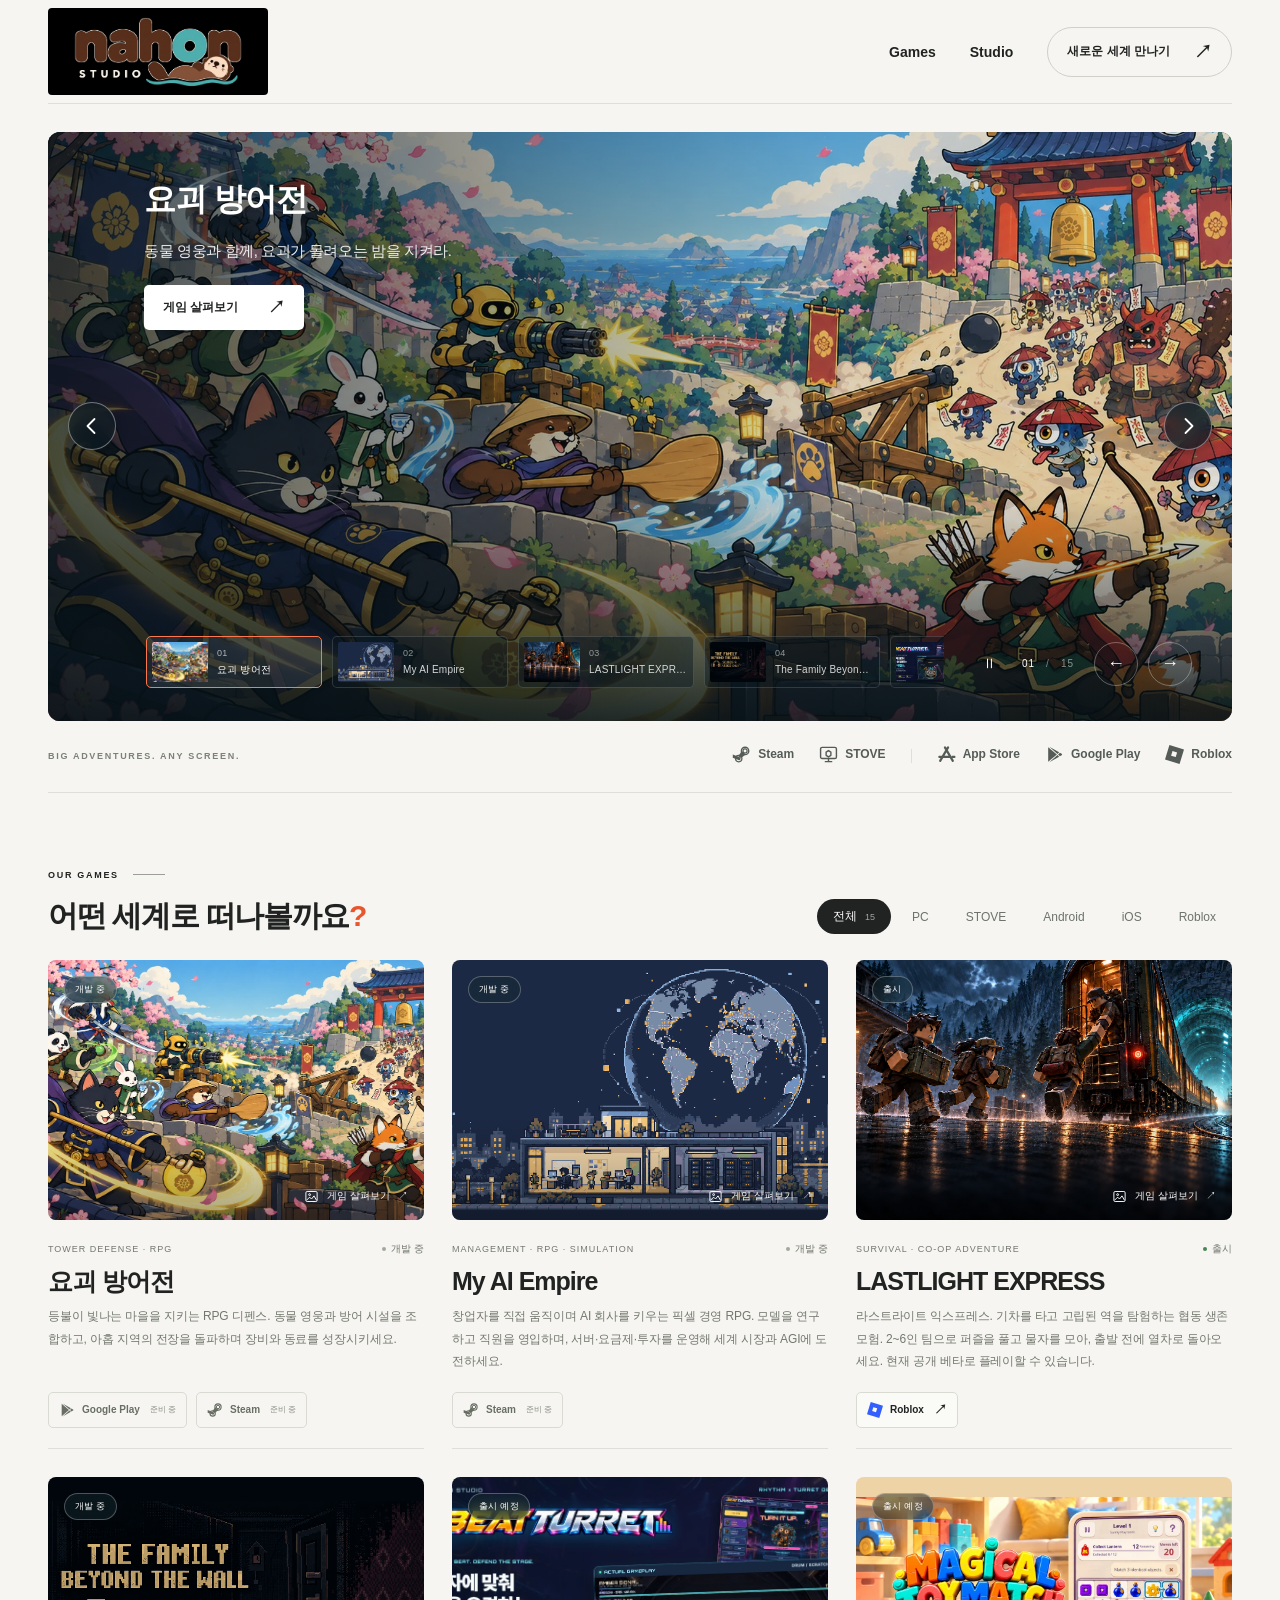
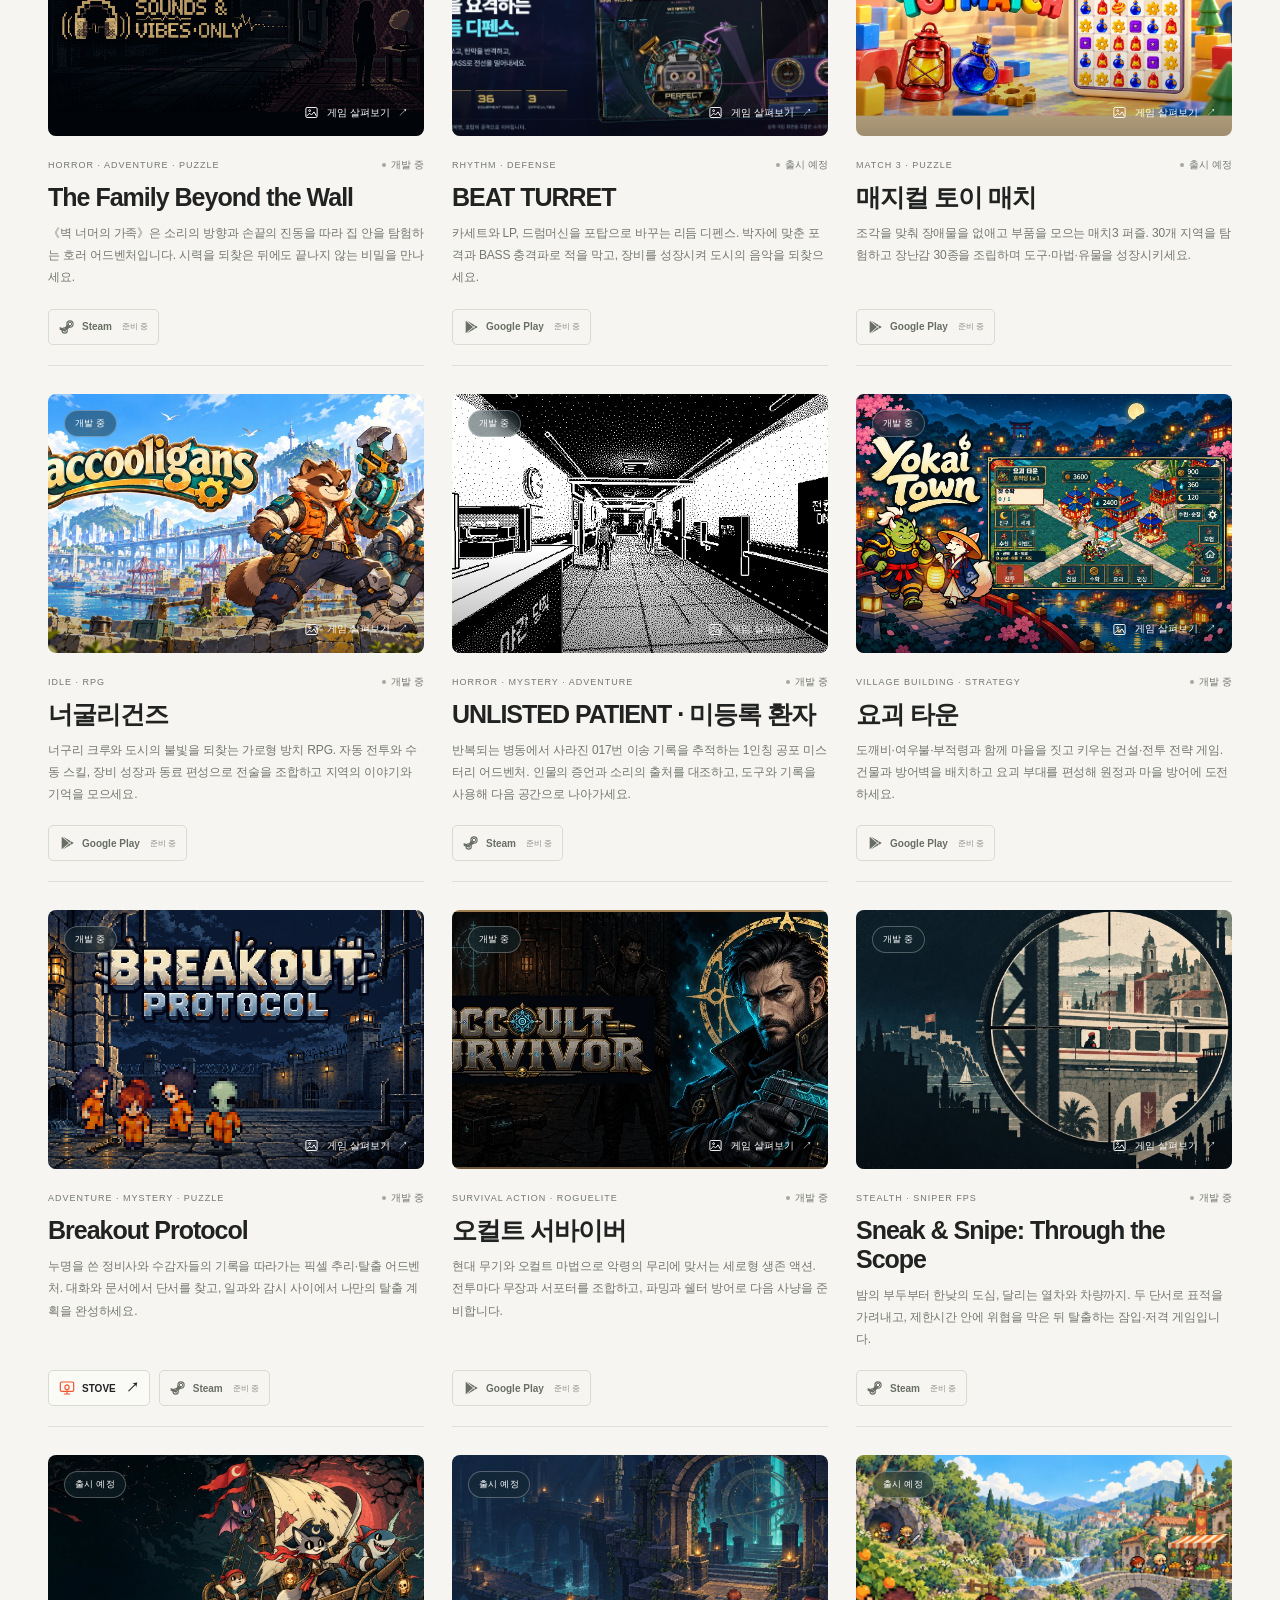
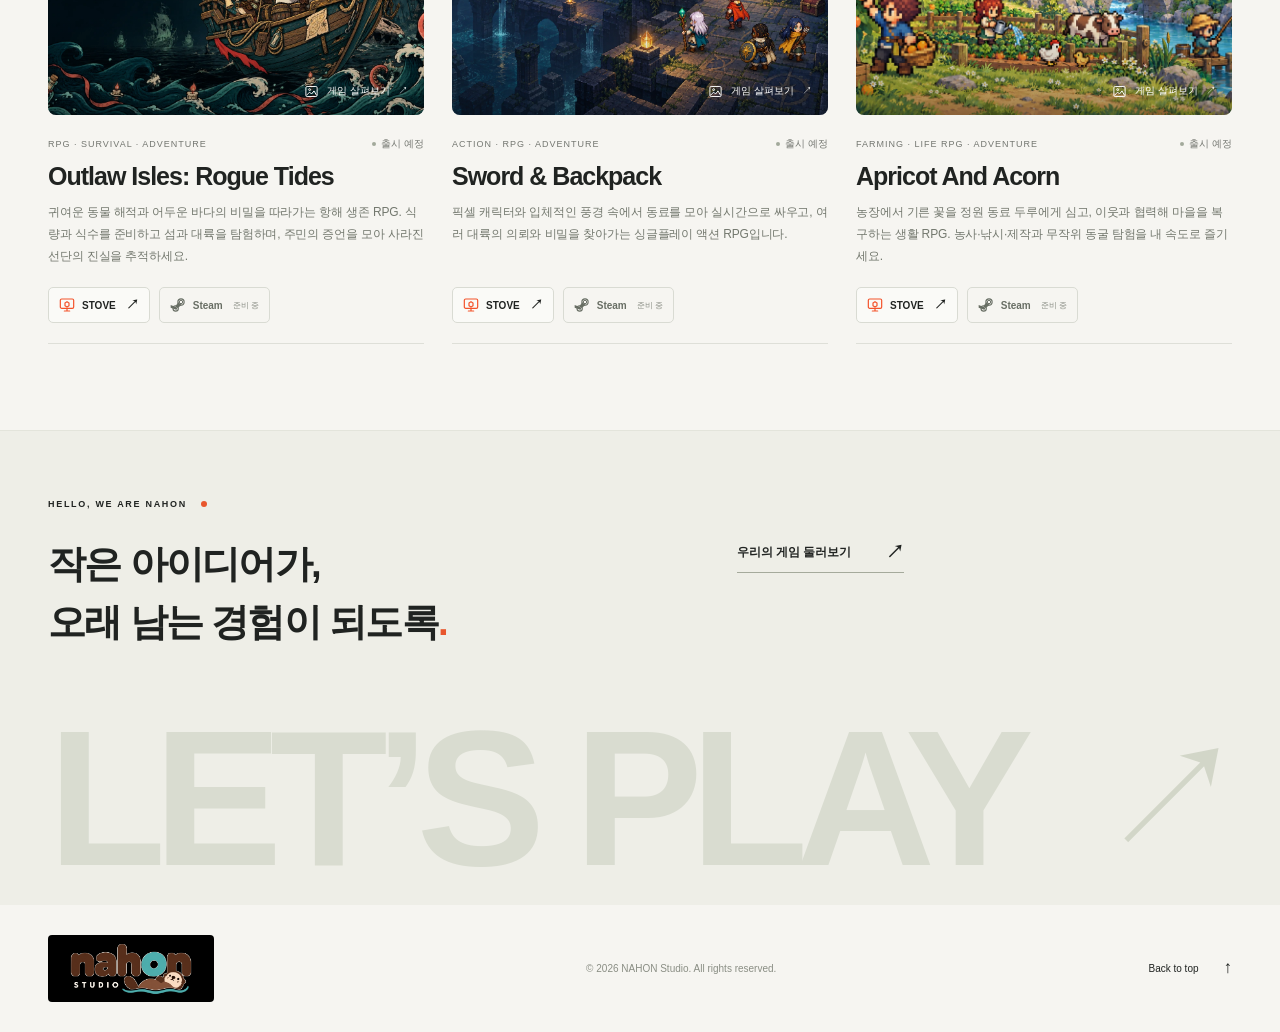
==== commit f95223ba: "Use the new NAHON Studio otter logo on solid black" ====
--- a/index.html
+++ b/index.html
@@ -12,7 +12,7 @@
   <link rel="icon" type="image/png" sizes="32x32" href="./assets/favicon-32.png">
   <link rel="icon" href="./assets/favicon.ico" sizes="any">
   <link rel="apple-touch-icon" sizes="180x180" href="./assets/apple-touch-icon.png">
-  <link rel="stylesheet" href="./styles.css?v=0c2083dd">
+  <link rel="stylesheet" href="./styles.css?v=695bfd21">
   <script src="./shared.js?v=30408954" defer></script>
   <script src="./app.js?v=76447fd8" defer></script>
 </head>
@@ -21,8 +21,8 @@
   <header class="site-header wrap">
     <a class="brand" href="#" aria-label="NAHON Studio 홈">
       <picture>
-        <source srcset="./assets/nahon-a1-light.webp" type="image/webp">
-        <img class="brand-logo" src="./assets/nahon-a1-light.png" alt="NAHON STUDIO" width="768" height="296" fetchpriority="high">
+        <source srcset="./assets/nahon-studio-otter.webp" type="image/webp">
+        <img class="brand-logo" src="./assets/nahon-studio-otter.png" alt="NAHON STUDIO" width="2022" height="778" fetchpriority="high">
       </picture>
     </a>
     <nav aria-label="메인 메뉴">
@@ -86,8 +86,8 @@
   <footer class="site-footer wrap">
     <a class="footer-brand" href="#" aria-label="NAHON Studio 홈">
       <picture>
-        <source srcset="./assets/nahon-a1-light.webp" type="image/webp">
-        <img class="brand-logo" src="./assets/nahon-a1-light.png" alt="NAHON STUDIO" width="768" height="296" loading="lazy" decoding="async">
+        <source srcset="./assets/nahon-studio-otter.webp" type="image/webp">
+        <img class="brand-logo" src="./assets/nahon-studio-otter.png" alt="NAHON STUDIO" width="2022" height="778" loading="lazy" decoding="async">
       </picture>
     </a>
     <p>© <span id="year">2026</span> NAHON Studio. All rights reserved.</p>
--- a/styles.css
+++ b/styles.css
@@ -110,6 +110,13 @@
   display:inline-flex;
   align-items:center;
   flex-shrink:0;
+}
+
+.brand,
+.footer-brand {
+  background:#000;
+  padding:6px 12px;
+  border-radius:4px;
 }
 
 .brand-logo {
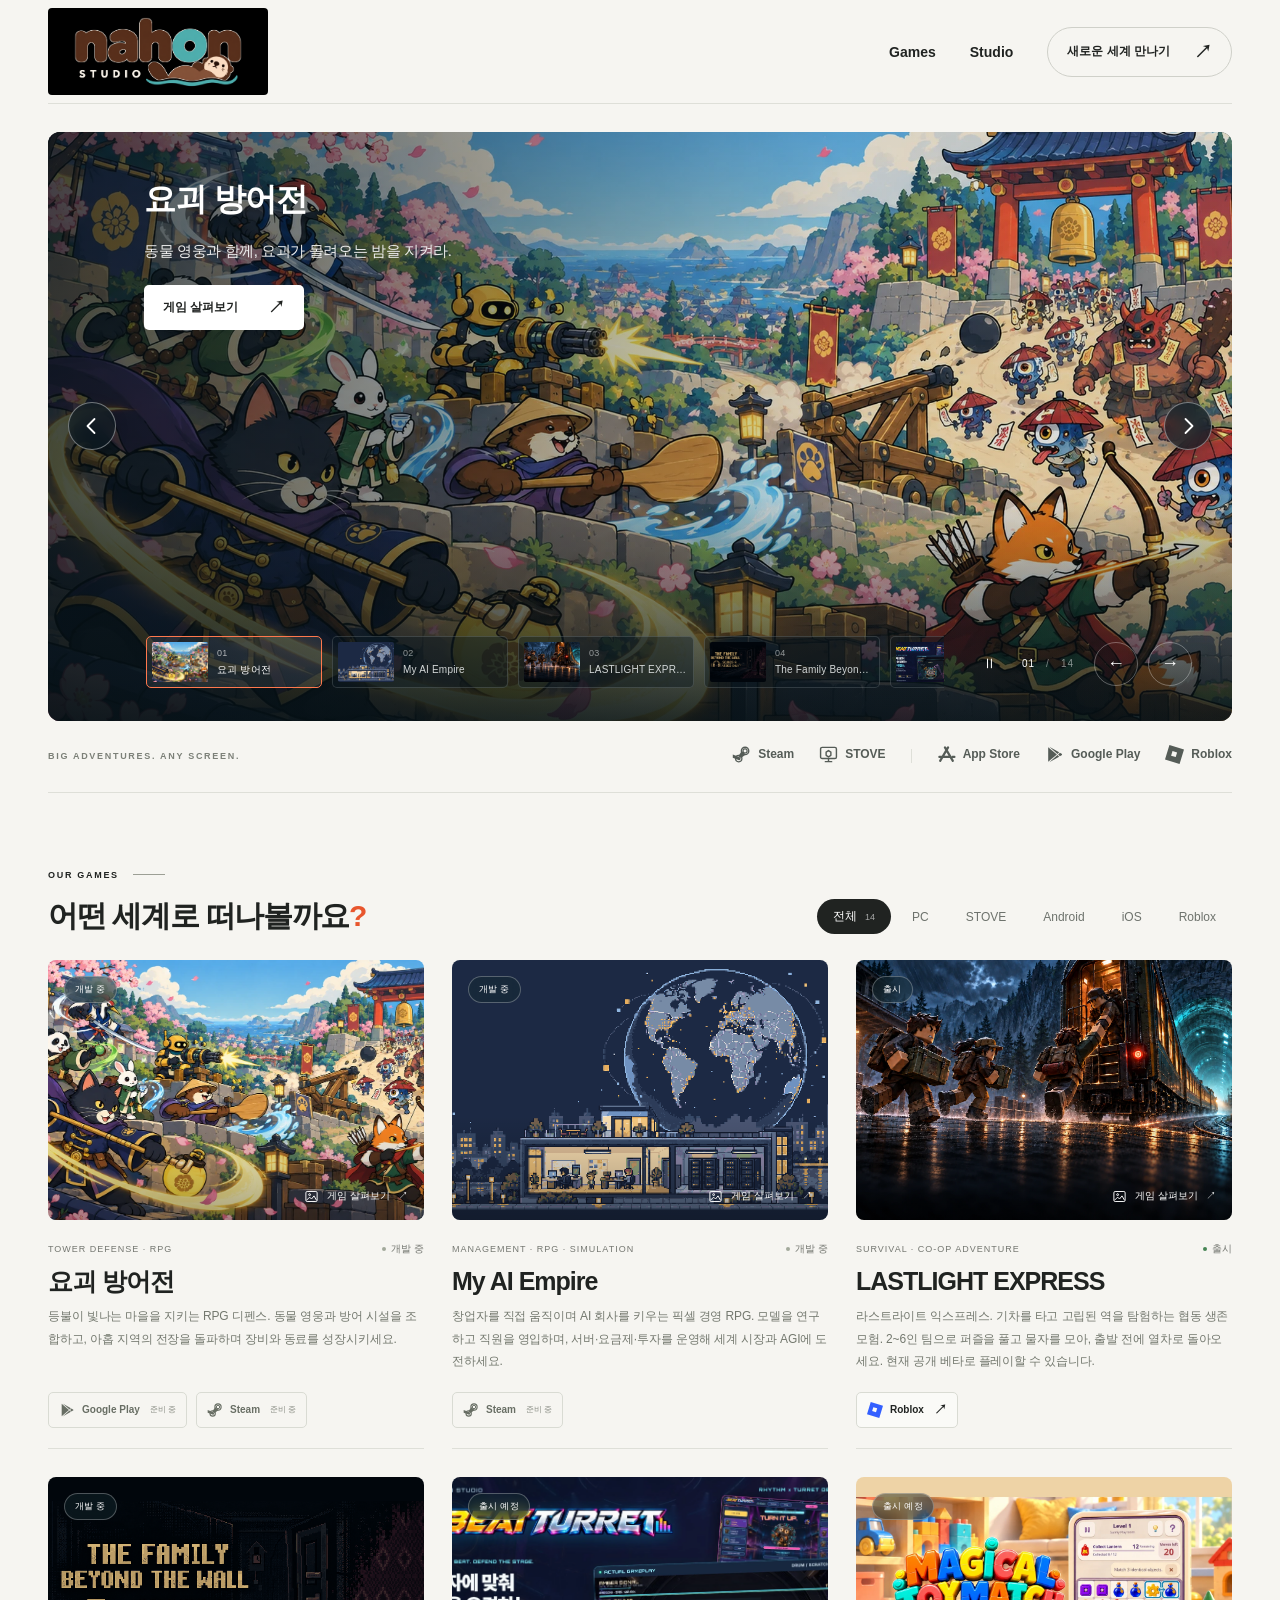
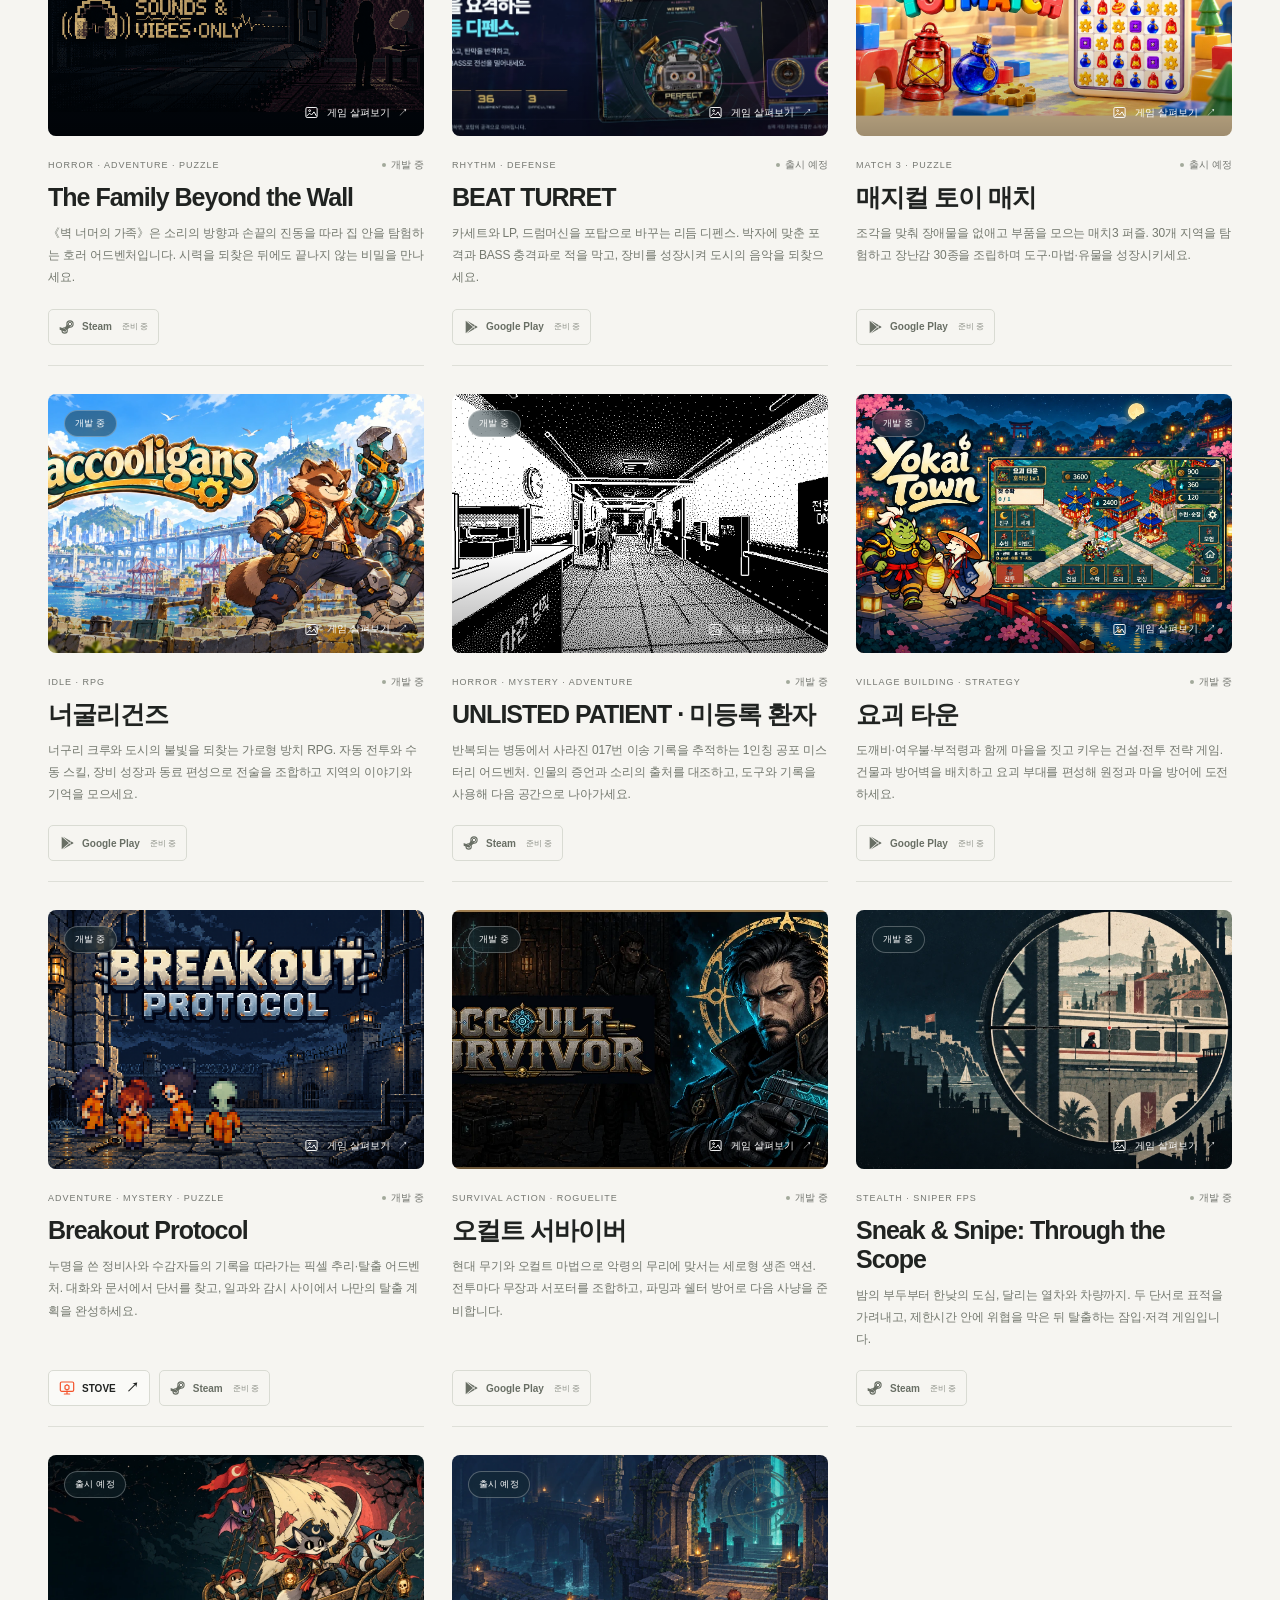
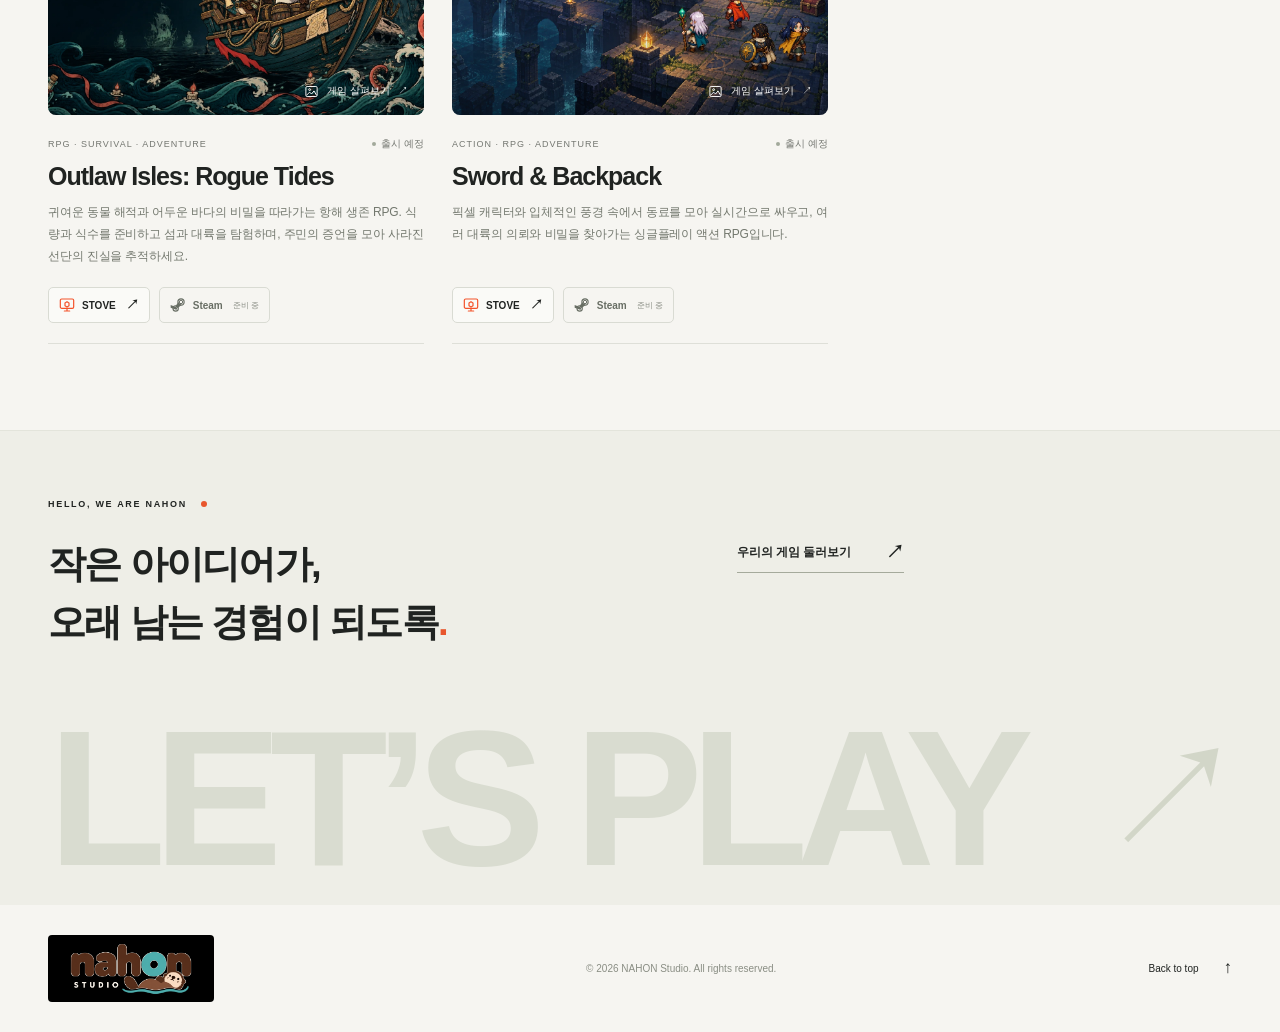
==== commit a2c89743: "Hide Apricot And Acorn with a reversible visibility flag" ====
--- a/index.html
+++ b/index.html
@@ -13,8 +13,8 @@
   <link rel="icon" href="./assets/favicon.ico" sizes="any">
   <link rel="apple-touch-icon" sizes="180x180" href="./assets/apple-touch-icon.png">
   <link rel="stylesheet" href="./styles.css?v=695bfd21">
-  <script src="./shared.js?v=30408954" defer></script>
-  <script src="./app.js?v=76447fd8" defer></script>
+  <script src="./shared.js?v=4b5f6a02" defer></script>
+  <script src="./app.js?v=017aa037" defer></script>
 </head>
 <body>
   <a class="skip-link" href="#games">게임 목록으로 건너뛰기</a>
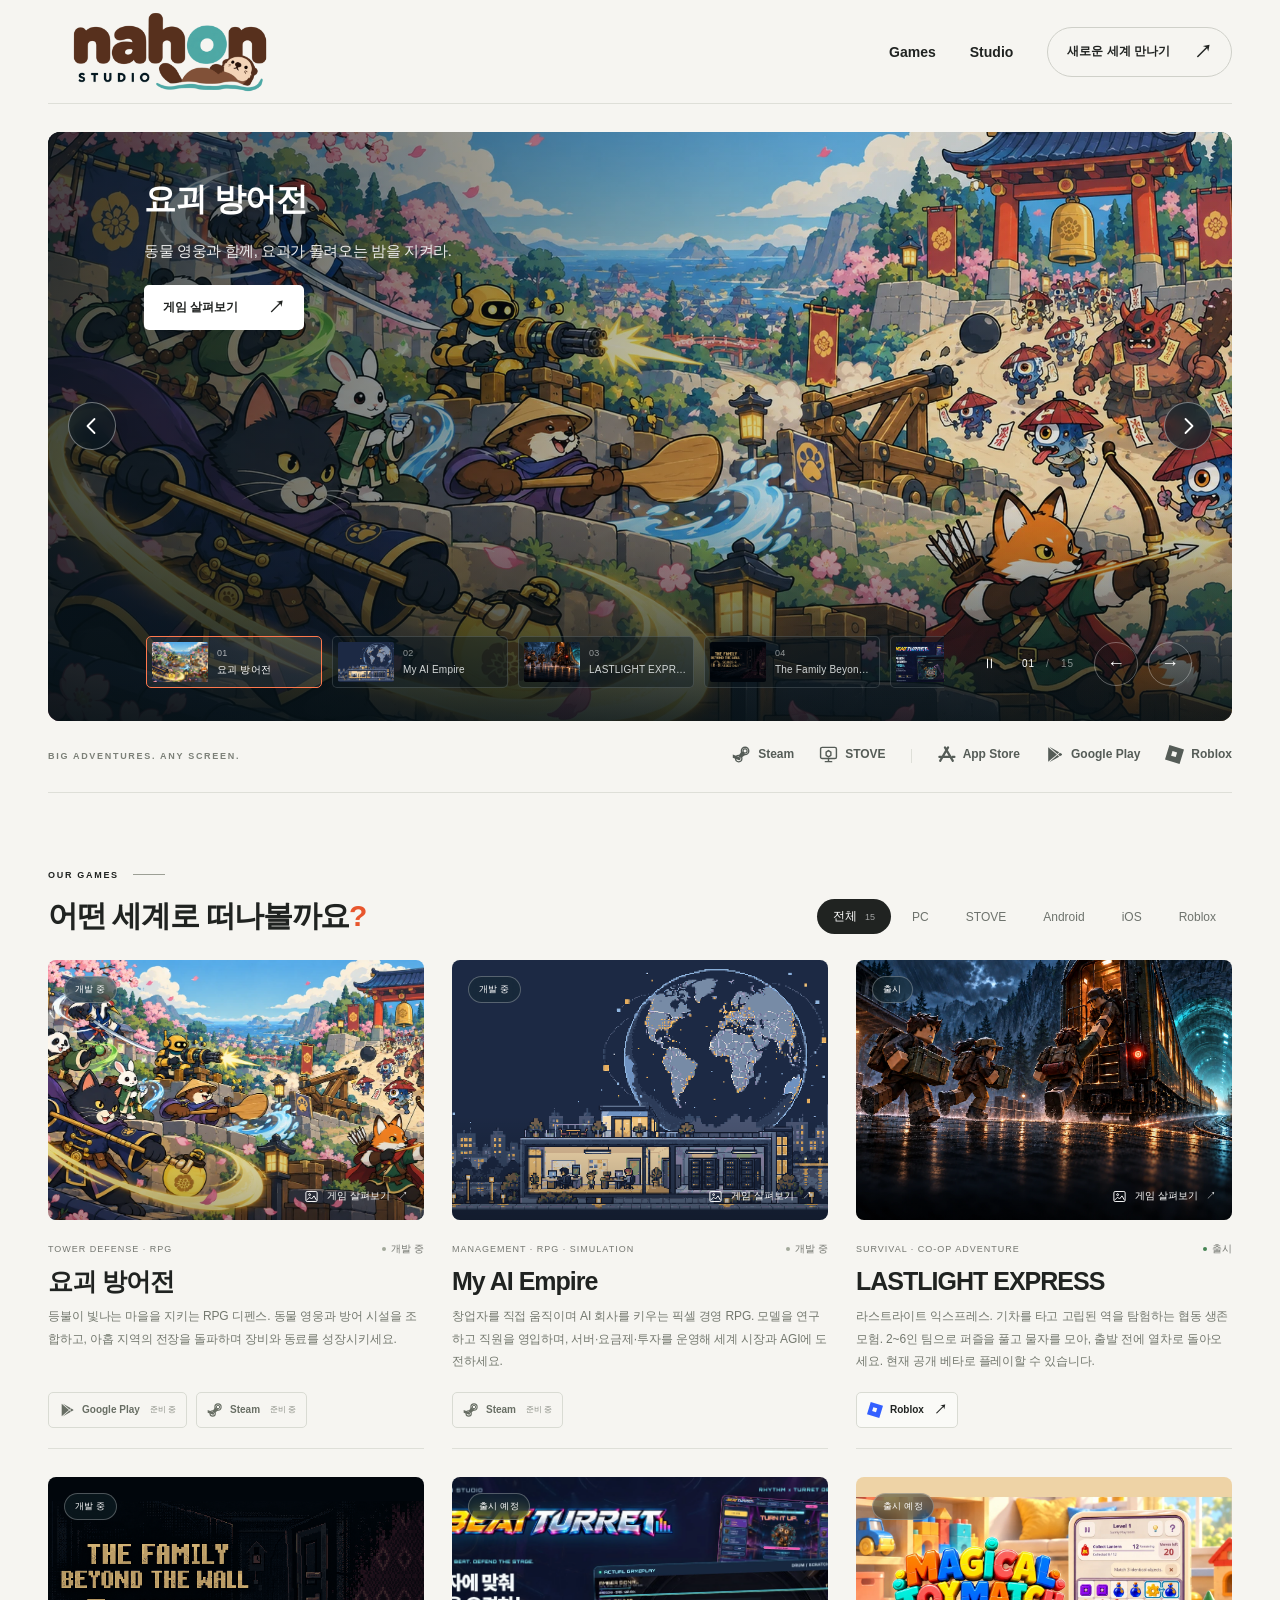
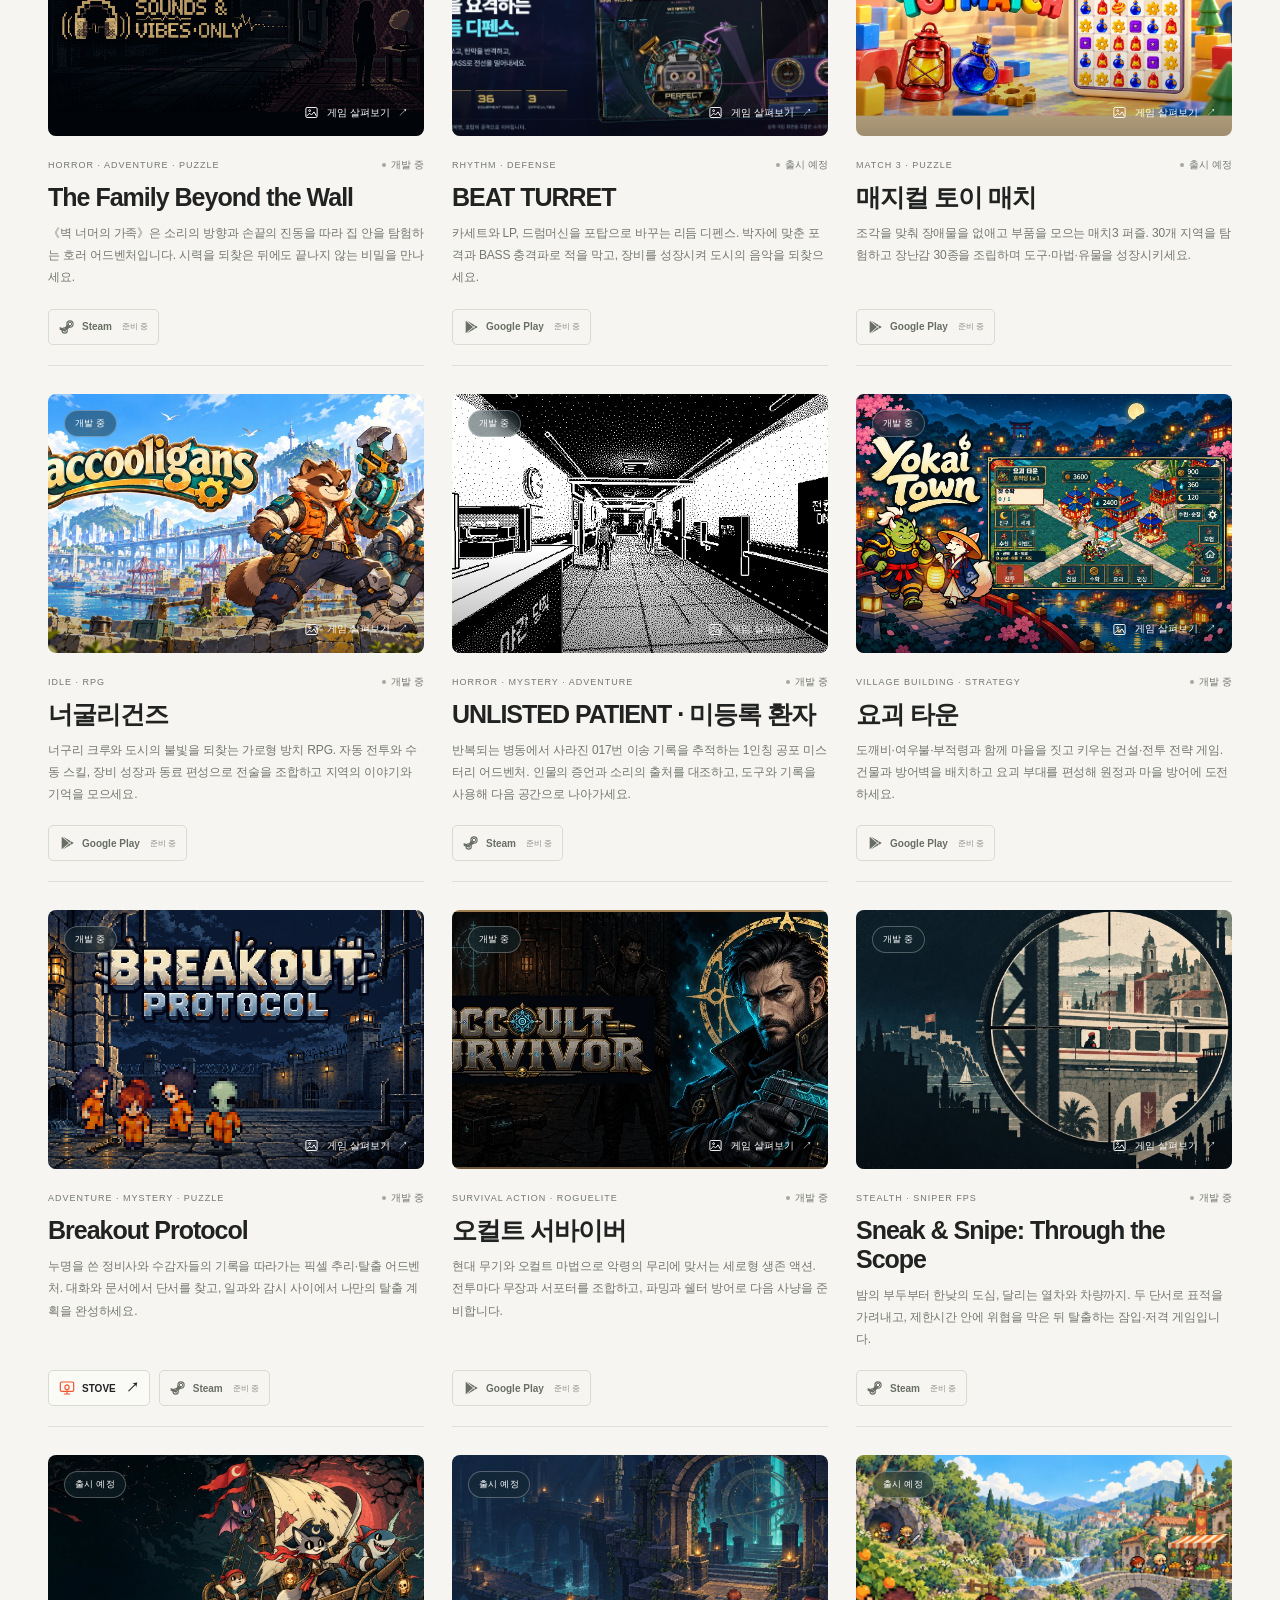
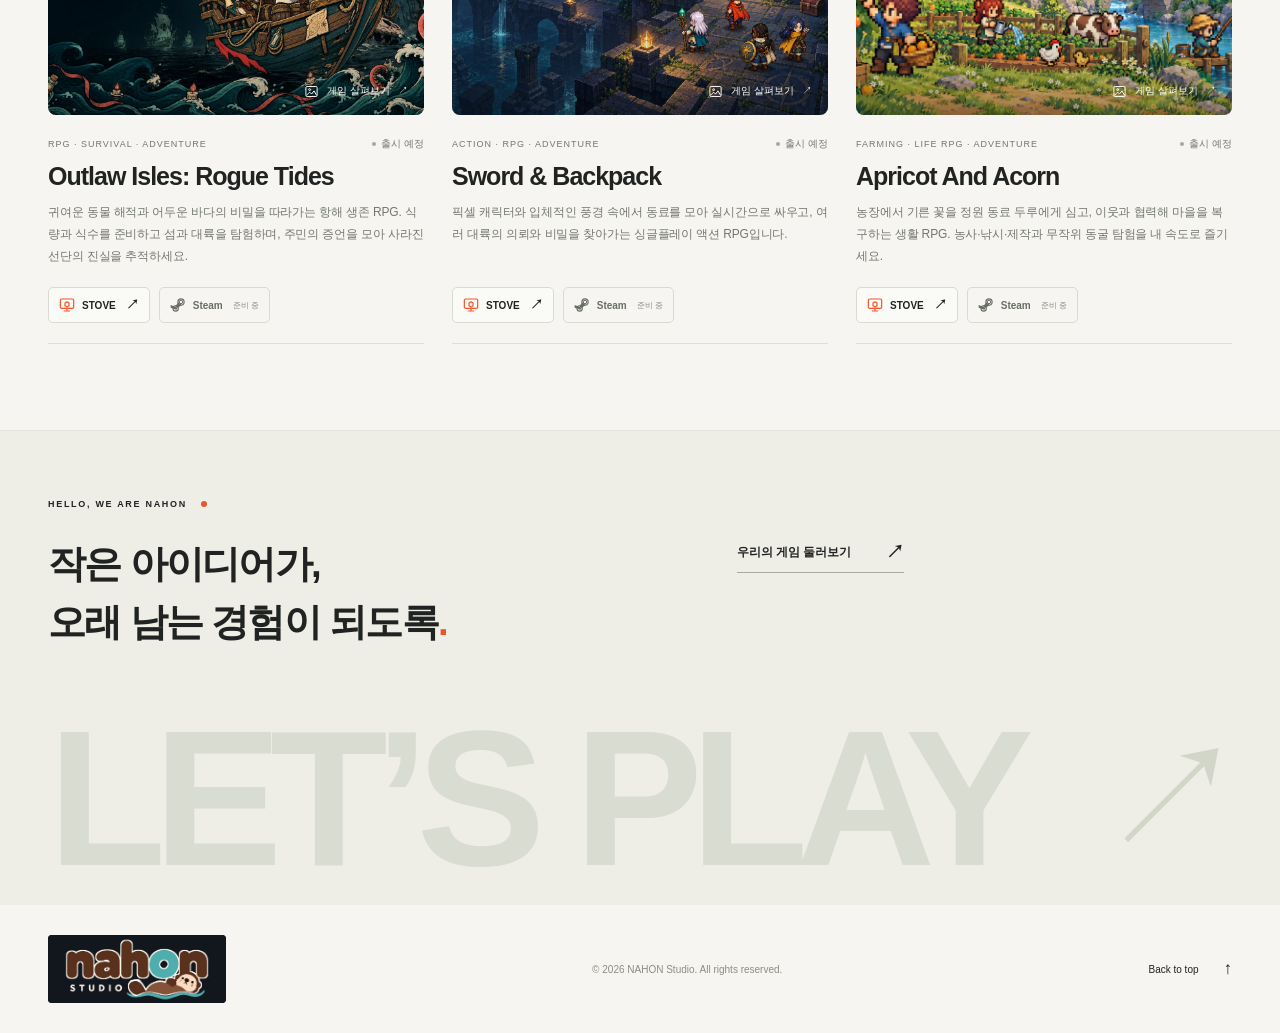
==== commit 7239730d: "Use animated studio logos for light and dark backgrounds" ====
--- a/index.html
+++ b/index.html
@@ -12,7 +12,7 @@
   <link rel="icon" type="image/png" sizes="32x32" href="./assets/favicon-32.png">
   <link rel="icon" href="./assets/favicon.ico" sizes="any">
   <link rel="apple-touch-icon" sizes="180x180" href="./assets/apple-touch-icon.png">
-  <link rel="stylesheet" href="./styles.css?v=695bfd21">
+  <link rel="stylesheet" href="./styles.css?v=a5dda69d">
   <script src="./shared.js?v=4b5f6a02" defer></script>
   <script src="./app.js?v=017aa037" defer></script>
 </head>
@@ -21,8 +21,8 @@
   <header class="site-header wrap">
     <a class="brand" href="#" aria-label="NAHON Studio 홈">
       <picture>
-        <source srcset="./assets/nahon-studio-otter.webp" type="image/webp">
-        <img class="brand-logo" src="./assets/nahon-studio-otter.png" alt="NAHON STUDIO" width="2022" height="778" fetchpriority="high">
+        <source srcset="./assets/nahon-a1-light-still.png" media="(prefers-reduced-motion: reduce)">
+        <img class="brand-logo" src="./assets/nahon-a1-light-loop.gif" alt="NAHON STUDIO" width="800" height="450" fetchpriority="high">
       </picture>
     </a>
     <nav aria-label="메인 메뉴">
@@ -86,8 +86,8 @@
   <footer class="site-footer wrap">
     <a class="footer-brand" href="#" aria-label="NAHON Studio 홈">
       <picture>
-        <source srcset="./assets/nahon-studio-otter.webp" type="image/webp">
-        <img class="brand-logo" src="./assets/nahon-studio-otter.png" alt="NAHON STUDIO" width="2022" height="778" loading="lazy" decoding="async">
+        <source srcset="./assets/nahon-a1-dark-still.png" media="(prefers-reduced-motion: reduce)">
+        <img class="brand-logo" src="./assets/nahon-a1-dark-loop.gif" alt="NAHON STUDIO" width="800" height="450" loading="lazy" decoding="async">
       </picture>
     </a>
     <p>© <span id="year">2026</span> NAHON Studio. All rights reserved.</p>
--- a/styles.css
+++ b/styles.css
@@ -114,14 +114,25 @@
 
 .brand,
 .footer-brand {
-  background:#000;
-  padding:6px 12px;
   border-radius:4px;
+  overflow:hidden;
+}
+
+.brand .brand-logo {
+  mix-blend-mode:multiply;
+}
+
+.footer-brand {
+  background:#11171c;
 }
 
 .brand-logo {
-  width:196px;
-  height:auto;
+  --brand-width:244px;
+  width:var(--brand-width);
+  height:calc(var(--brand-width) / 2.6);
+  /* Trim the source canvas padding while keeping the entire moving logo visible. */
+  object-fit:cover;
+  object-position:center;
 }
 
 .site-header nav {
@@ -931,7 +942,7 @@
 }
 
 .footer-brand .brand-logo {
-  width:142px;
+  --brand-width:178px;
 }
 
 .site-footer p {
@@ -1107,7 +1118,7 @@
     height:86px;
   }
   .brand-logo {
-    width:176px;
+    --brand-width:220px;
   }
   .site-header nav {
     gap:24px;
@@ -1255,7 +1266,7 @@
     height:78px;
   }
   .brand-logo {
-    width:154px;
+    --brand-width:min(192px,50vw);
   }
   .site-header nav {
     gap:22px;
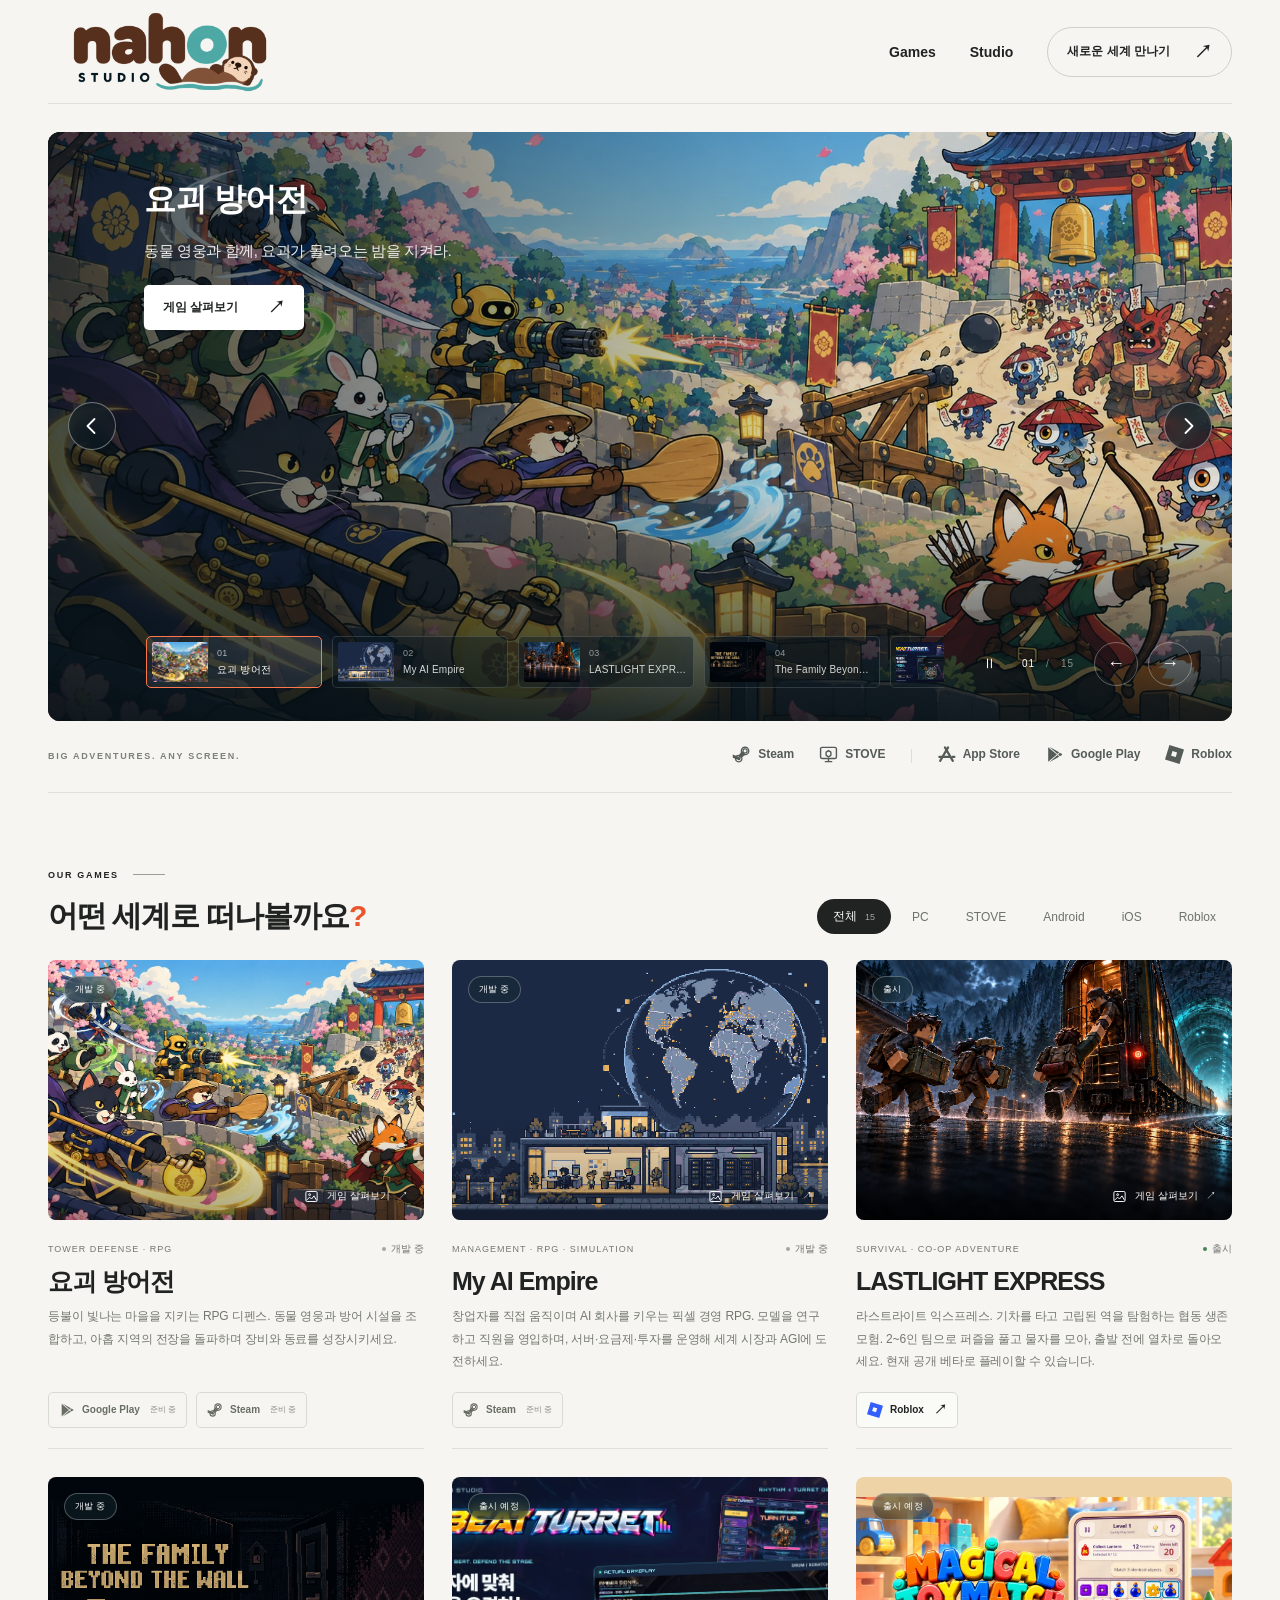
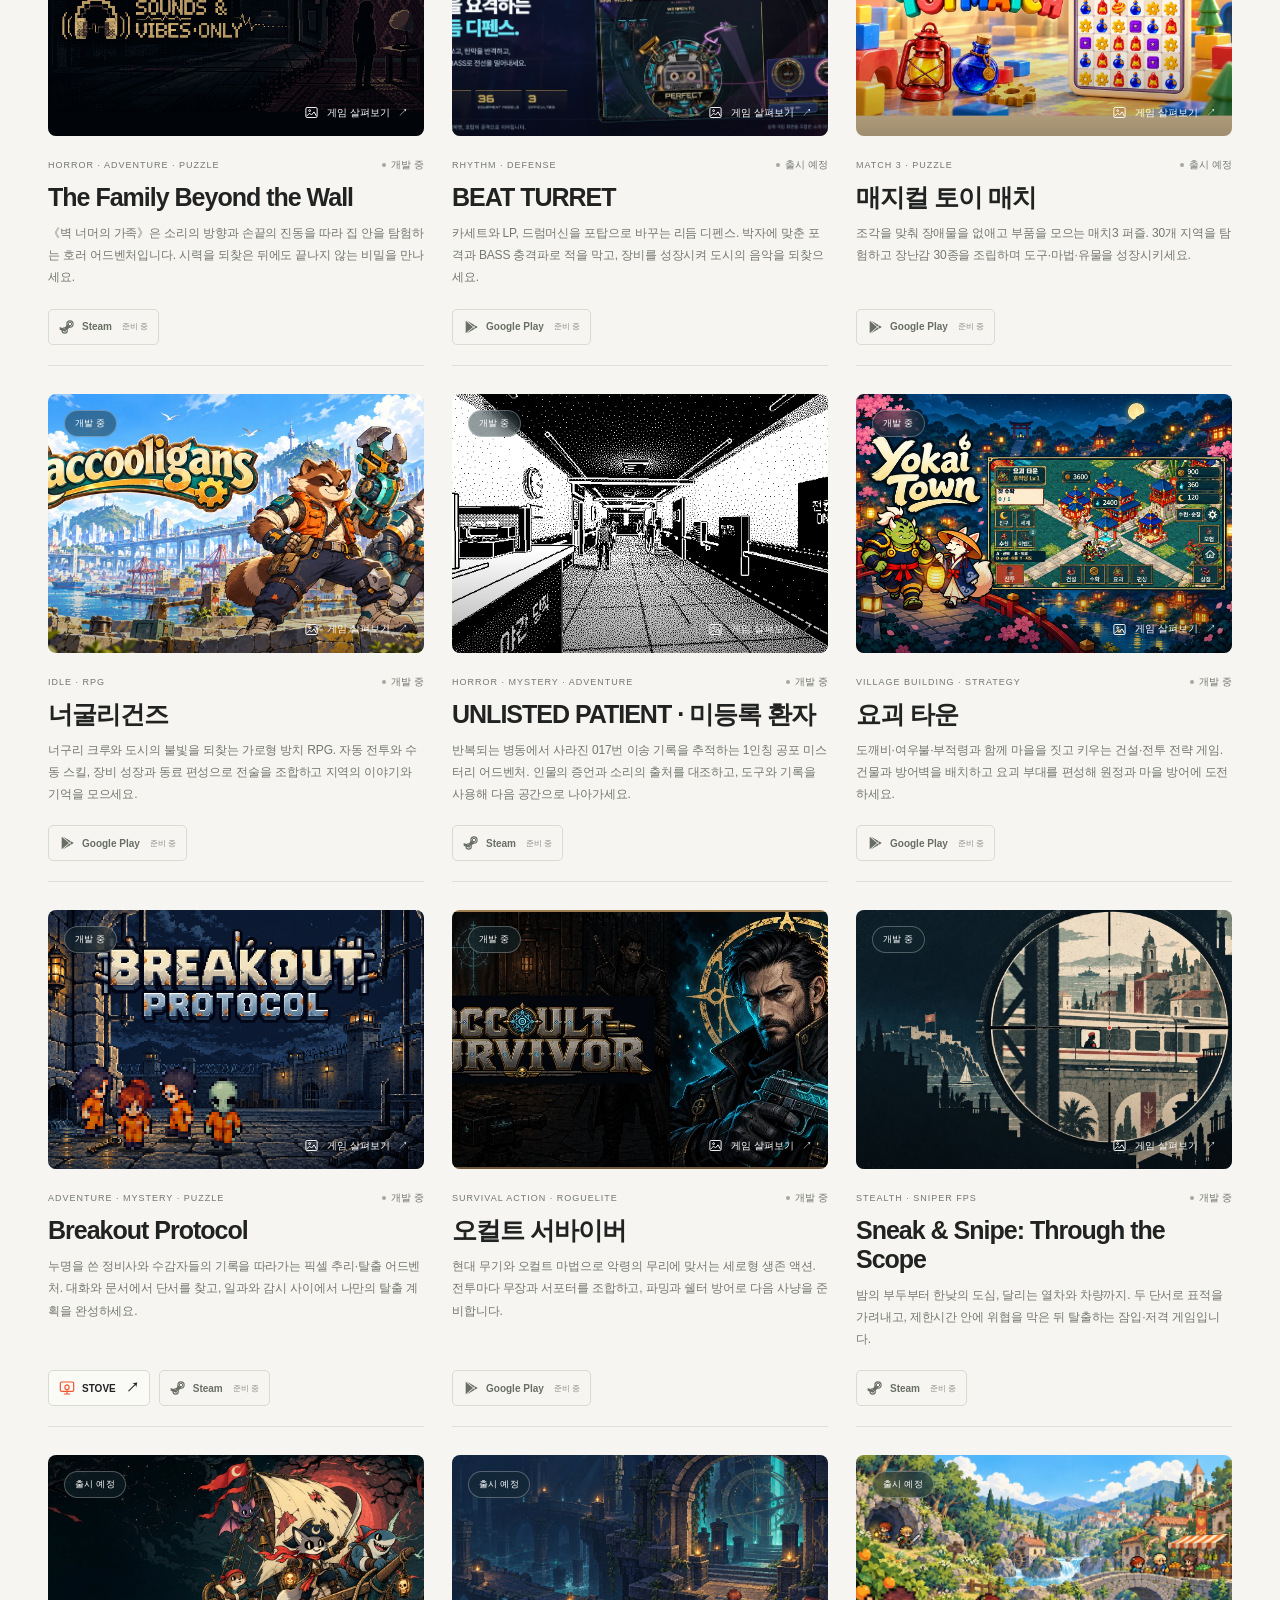
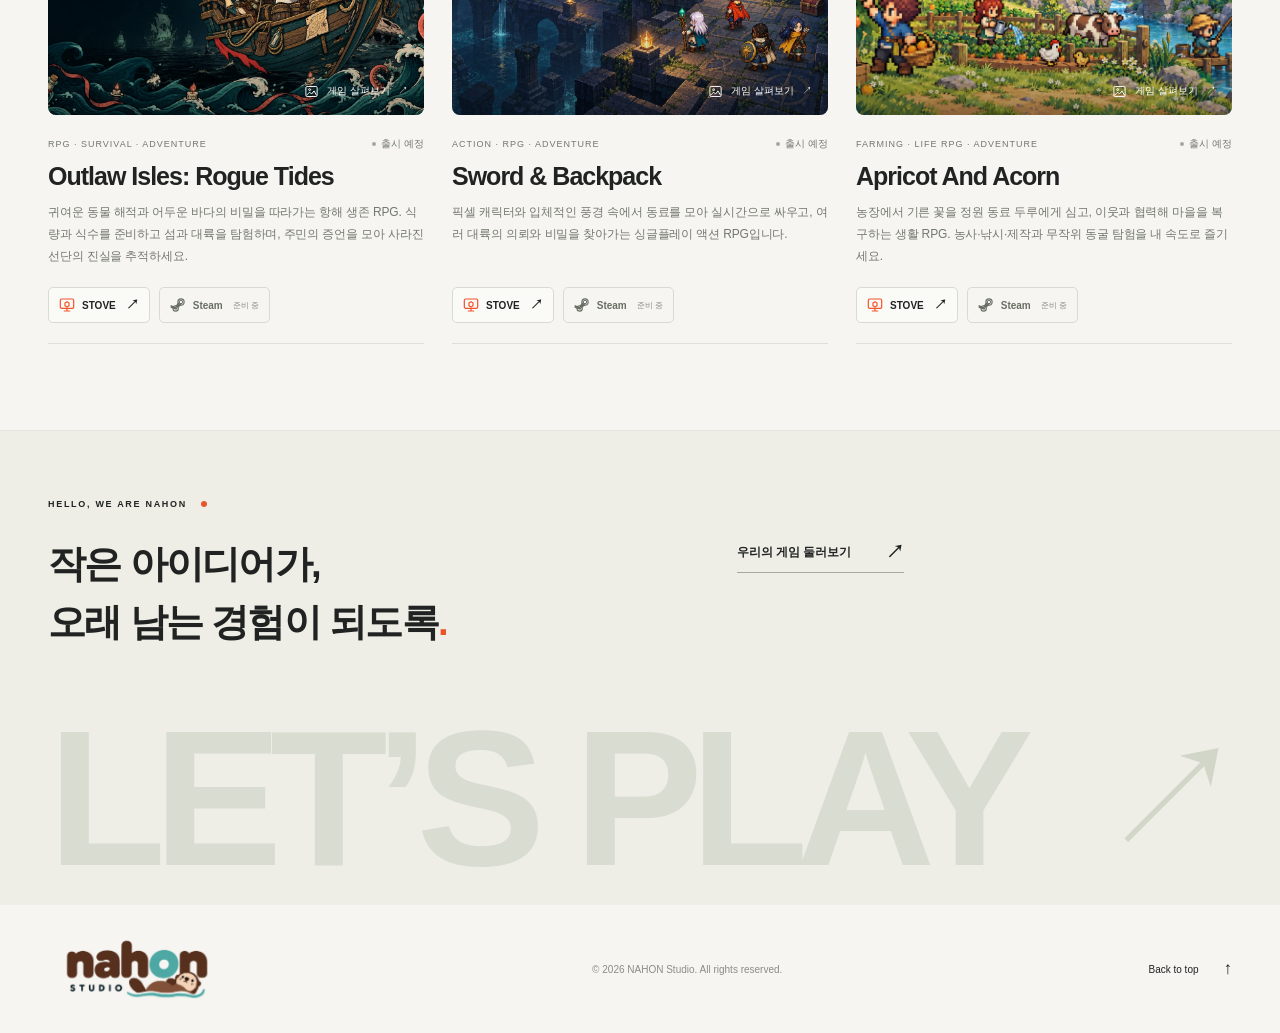
==== commit 12445492: "Compact mobile banners and use light footer logos" ====
--- a/index.html
+++ b/index.html
@@ -12,7 +12,7 @@
   <link rel="icon" type="image/png" sizes="32x32" href="./assets/favicon-32.png">
   <link rel="icon" href="./assets/favicon.ico" sizes="any">
   <link rel="apple-touch-icon" sizes="180x180" href="./assets/apple-touch-icon.png">
-  <link rel="stylesheet" href="./styles.css?v=a5dda69d">
+  <link rel="stylesheet" href="./styles.css?v=4fc8f350">
   <script src="./shared.js?v=4b5f6a02" defer></script>
   <script src="./app.js?v=017aa037" defer></script>
 </head>
@@ -86,8 +86,8 @@
   <footer class="site-footer wrap">
     <a class="footer-brand" href="#" aria-label="NAHON Studio 홈">
       <picture>
-        <source srcset="./assets/nahon-a1-dark-still.png" media="(prefers-reduced-motion: reduce)">
-        <img class="brand-logo" src="./assets/nahon-a1-dark-loop.gif" alt="NAHON STUDIO" width="800" height="450" loading="lazy" decoding="async">
+        <source srcset="./assets/nahon-a1-light-still.png" media="(prefers-reduced-motion: reduce)">
+        <img class="brand-logo" src="./assets/nahon-a1-light-loop.gif" alt="NAHON STUDIO" width="800" height="450" loading="lazy" decoding="async">
       </picture>
     </a>
     <p>© <span id="year">2026</span> NAHON Studio. All rights reserved.</p>
--- a/styles.css
+++ b/styles.css
@@ -118,12 +118,9 @@
   overflow:hidden;
 }
 
-.brand .brand-logo {
+.brand .brand-logo,
+.footer-brand .brand-logo {
   mix-blend-mode:multiply;
-}
-
-.footer-brand {
-  background:#11171c;
 }
 
 .brand-logo {
@@ -1110,10 +1107,6 @@
 }
 
 @media(max-width:800px) {
-  /* The image contains a title and gameplay; the bottom buttons and swipe remain available. */
-  .showcase:has(#slide-magical-toy-match.active) .carousel-arrow {
-    display:none;
-  }
   .site-header {
     height:86px;
   }
@@ -1127,16 +1120,24 @@
     display:none;
   }
   .showcase {
-    margin-top:24px;
+    margin-top:16px;
+    background:#081922;
     --banner-image-height:calc((100vw - 64px) * .5625);
   }
   .slides {
+    display:grid;
     min-height:0;
-    height:calc(var(--banner-image-height) + 400px);
+    height:auto;
+  }
+  .slide {
+    position:relative;
+    inset:auto;
+    grid-area:1 / 1;
   }
   .slide-art,
   .slide--contain .slide-art {
-    left:0;
+    position:relative;
+    inset:auto;
     width:100%;
     height:var(--banner-image-height);
     object-fit:contain;
@@ -1144,188 +1145,45 @@
   }
   .slide-copy,
   .slide--contain .slide-copy {
-    position:absolute;
-    left:0;
-    right:0;
-    top:calc(var(--banner-image-height) + 20px);
+    position:relative;
+    inset:auto;
     width:auto;
     max-width:none;
-    padding:0 28px;
+    padding:14px 18px 16px;
   }
   .slide-title {
     font-size:clamp(22px,4vw,30px);
   }
   .slide:after,
   .slide--contain:after {
-    background:linear-gradient(0deg,#081922 400px,transparent calc(400px + 40px));
+    display:none;
   }
   .carousel-arrow {
     top:calc(var(--banner-image-height) / 2 - 24px);
   }
   .hero-controls {
+    position:relative;
+    inset:auto;
     gap:10px;
-    flex-direction:column;
-    align-items:stretch;
-    left:28px;
-    right:28px;
-    bottom:18px;
+    flex-direction:row;
+    align-items:center;
+    padding:0 18px 12px;
   }
   .slide-tabs {
-    order:2;
-    flex:none;
+    flex:1;
+    gap:6px;
+    padding:3px 2px;
   }
   .slide-actions {
-    align-self:flex-end;
-  }
-  .slide-tab {
-    padding:5px;
-  }
-  .slide-tab-title {
-    font-size:9px;
-  }
-  .slide-tagline {
-    font-size:13px;
-    margin:12px 0 16px;
-  }
-  .hero-demo {
-    display:inline-block;
-    margin-left:12px;
-  }
-  .platform-strip>span {
-    font-size:8px;
-    letter-spacing:1px;
-  }
-  .platform-strip>div {
-    gap:16px;
-  }
-  .platform-strip .platform-name {
-    font-size:10px;
-    gap:5px;
-  }
-  .platform-icon {
-    width:17px;
-    height:17px;
-  }
-  .section-heading {
-    align-items:flex-start;
-    flex-direction:column;
-    gap:20px;
-  }
-  .games-section {
-    padding:55px 0 60px;
-  }
-  .game-grid {
-    grid-template-columns:repeat(2,minmax(0,1fr));
-    gap:36px 22px;
-  }
-  .game-description {
-    min-height:45px;
-  }
-  .game-title {
-    overflow-wrap:anywhere;
-    font-size:23px;
-  }
-  .game-cover {
-    aspect-ratio:1.4;
-  }
-  .studio-inner {
-    padding-top:48px;
-    grid-template-columns:1fr 1fr;
-    gap:30px;
-  }
-  .studio-title-block h2 {
-    font-size:28px;
-    letter-spacing:-1.3px;
-  }
-  .studio-copy {
-    padding:33px 0 0;
-  }
-  .studio-copy p {
-    font-size:11px;
-  }
-  .studio-copy p:first-child {
-    font-size:13px;
-  }
-  .site-footer {
-    flex-wrap:wrap;
-  }
-  .site-footer p {
-    order:3;
-    width:100%;
-  }
-  .studio-wordmark {
-    padding-top:30px;
-  }
-}
-
-@media(max-width:540px) {
-  .wrap {
-    width:calc(100% - 40px);
-  }
-  .site-header {
-    height:78px;
-  }
-  .brand-logo {
-    --brand-width:min(192px,50vw);
-  }
-  .site-header nav {
-    gap:22px;
-    font-size:12px;
-  }
-  .eyebrow {
-    font-size:8px;
-    letter-spacing:1.4px;
-  }
-  .showcase {
-    margin-top:22px;
-    border-radius:8px;
-    --banner-image-height:calc((100vw - 40px) * .5625);
-  }
-  .slide-copy,
-  .slide--contain .slide-copy {
-    padding:0 26px;
-  }
-  .slide-tagline {
-    font-size:12px;
-    margin:14px 0 17px;
-    word-break:keep-all;
-    overflow-wrap:anywhere;
-  }
-  .hero-link {
-    font-size:11px;
-    padding:12px 15px;
-    gap:20px;
-    min-height:44px;
-  }
-  .hero-demo {
-    font-size:8px;
-    margin-left:10px;
-  }
-  .slide-art {
-    object-position:center;
-  }
-  .carousel-arrow {
-    top:calc(var(--banner-image-height) / 2 - 22px);
-    width:44px;
-    height:44px;
-    padding:9px;
-  }
-  .carousel-arrow-prev { left:12px; }
-  .carousel-arrow-next { right:12px; }
-  .hero-controls {
-    left:20px;
-    right:20px;
-    bottom:14px;
-    gap:10px;
-  }
-  .slide-tabs {
     gap:8px;
-    padding:3px 2px 7px;
+  }
+  .slide-actions [data-slide-step] {
+    display:none;
   }
   .slide-tab {
     position:relative;
-    flex:0 0 96px;
-    height:58px;
+    flex:0 0 76px;
+    height:46px;
     padding:2px;
     gap:0;
     background:#0a1821;
@@ -1349,12 +1207,139 @@
     font-size:9px;
     opacity:1;
   }
-  .slide-actions .round-button {
+  .slide-count {
+    font-size:9px;
+  }
+  .slide-tagline {
+    font-size:13px;
+    margin:8px 0 12px;
+  }
+  .hero-demo {
+    display:inline-block;
+    margin-left:12px;
+  }
+  .platform-strip>span {
+    font-size:8px;
+    letter-spacing:1px;
+  }
+  .platform-strip>div {
+    gap:16px;
+  }
+  .platform-strip .platform-name {
+    font-size:10px;
+    gap:5px;
+  }
+  .platform-icon {
+    width:17px;
+    height:17px;
+  }
+  .section-heading {
+    align-items:flex-start;
+    flex-direction:column;
+    gap:20px;
+  }
+  .games-section {
+    padding:55px 0 60px;
+  }
+  .game-grid {
+    grid-template-columns:repeat(2,minmax(0,1fr));
+    gap:36px 22px;
+  }
+  .game-description {
+    min-height:45px;
+  }
+  .game-title {
+    overflow-wrap:anywhere;
+    font-size:23px;
+  }
+  .game-cover {
+    aspect-ratio:1.4;
+  }
+  .studio-inner {
+    padding-top:48px;
+    grid-template-columns:1fr 1fr;
+    gap:30px;
+  }
+  .studio-title-block h2 {
+    font-size:28px;
+    letter-spacing:-1.3px;
+  }
+  .studio-copy {
+    padding:33px 0 0;
+  }
+  .studio-copy p {
+    font-size:11px;
+  }
+  .studio-copy p:first-child {
+    font-size:13px;
+  }
+  .site-footer {
+    flex-wrap:wrap;
+  }
+  .site-footer p {
+    order:3;
+    width:100%;
+  }
+  .studio-wordmark {
+    padding-top:30px;
+  }
+}
+
+@media(max-width:540px) {
+  .wrap {
+    width:calc(100% - 40px);
+  }
+  .site-header {
+    height:78px;
+  }
+  .brand-logo {
+    --brand-width:min(192px,50vw);
+  }
+  .site-header nav {
+    gap:22px;
+    font-size:12px;
+  }
+  .eyebrow {
+    font-size:8px;
+    letter-spacing:1.4px;
+  }
+  .showcase {
+    margin-top:12px;
+    border-radius:8px;
+    --banner-image-height:calc((100vw - 40px) * .5625);
+  }
+  .slide-copy,
+  .slide--contain .slide-copy {
+    padding:12px 16px 14px;
+  }
+  .slide-tagline {
+    font-size:12px;
+    word-break:keep-all;
+    overflow-wrap:anywhere;
+  }
+  .hero-link {
+    font-size:11px;
+    padding:12px 15px;
+    gap:20px;
+    min-height:44px;
+  }
+  .hero-demo {
+    font-size:8px;
+    margin-left:10px;
+  }
+  .slide-art {
+    object-position:center;
+  }
+  .carousel-arrow {
+    top:calc(var(--banner-image-height) / 2 - 22px);
     width:44px;
     height:44px;
-  }
-  .slide-count {
-    font-size:9px;
+    padding:9px;
+  }
+  .carousel-arrow-prev { left:12px; }
+  .carousel-arrow-next { right:12px; }
+  .hero-controls {
+    padding-inline:16px;
   }
   .platform-strip {
     padding:19px 0;
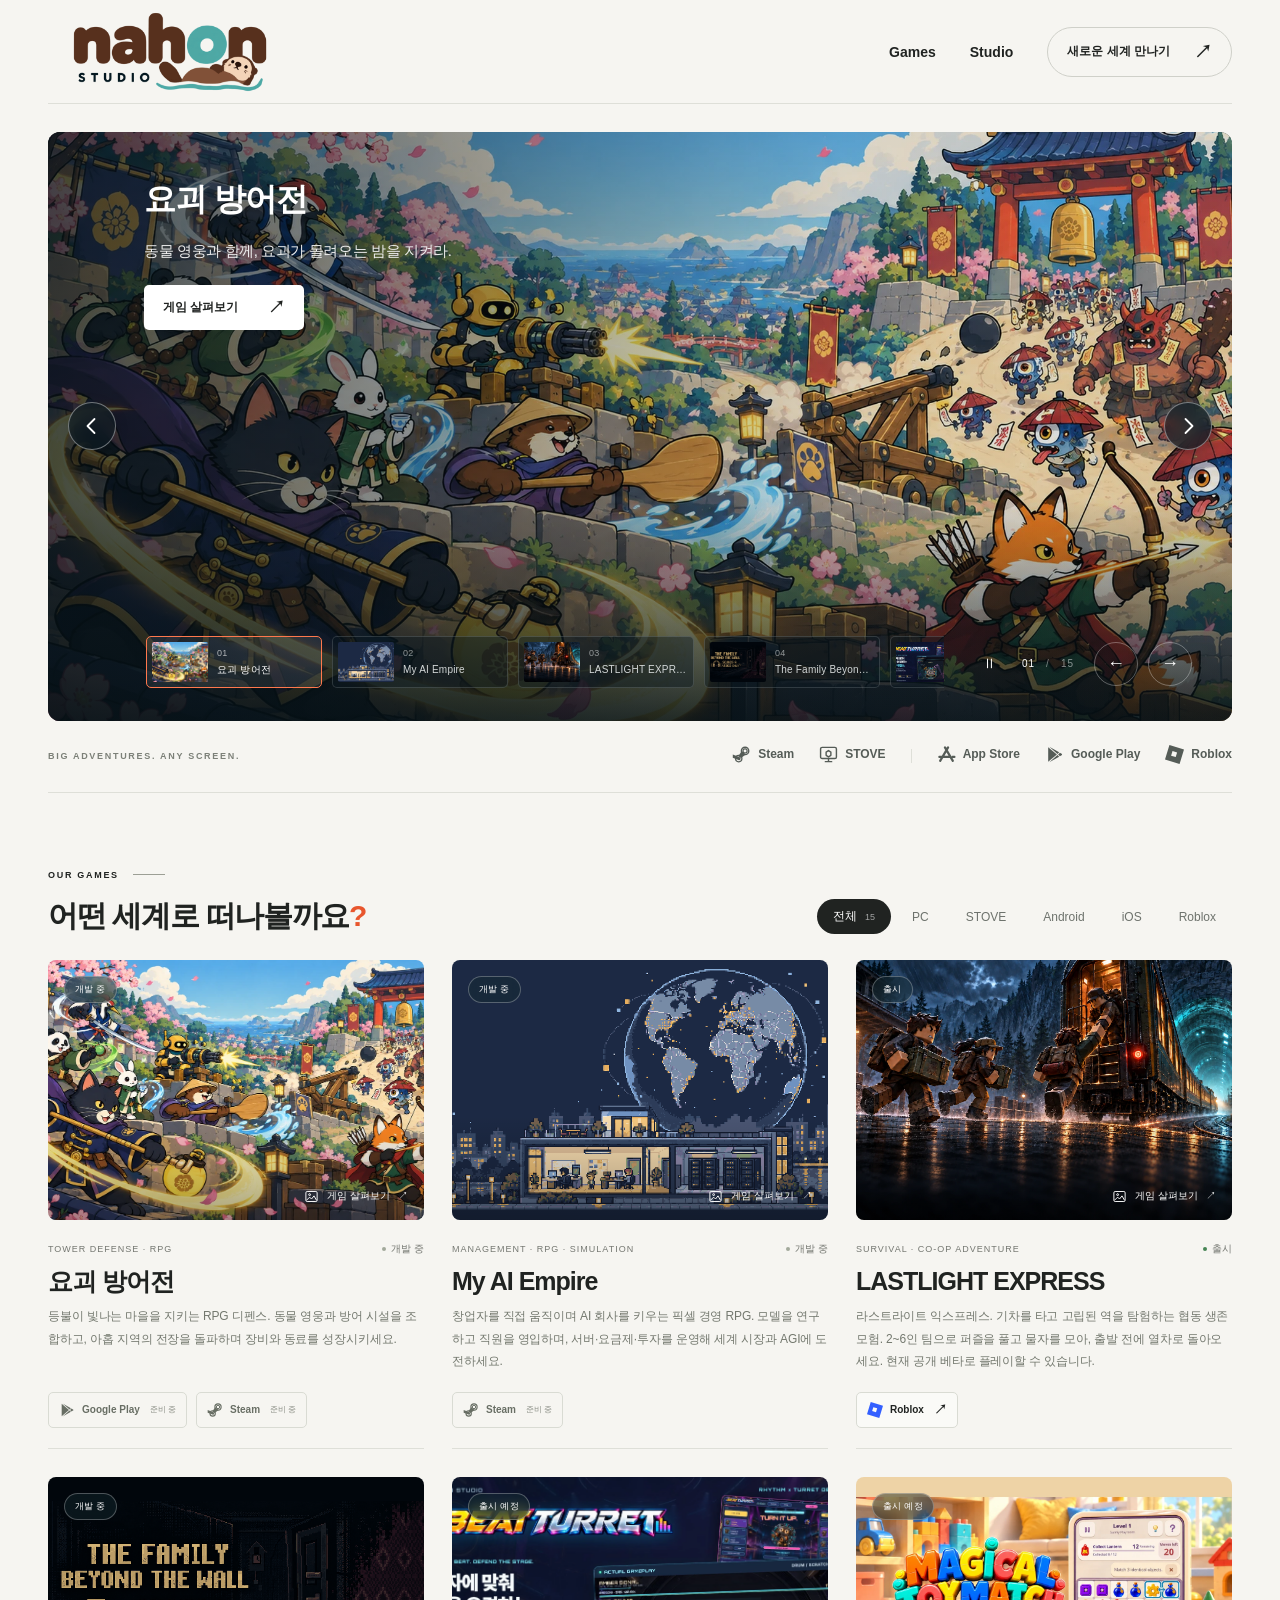
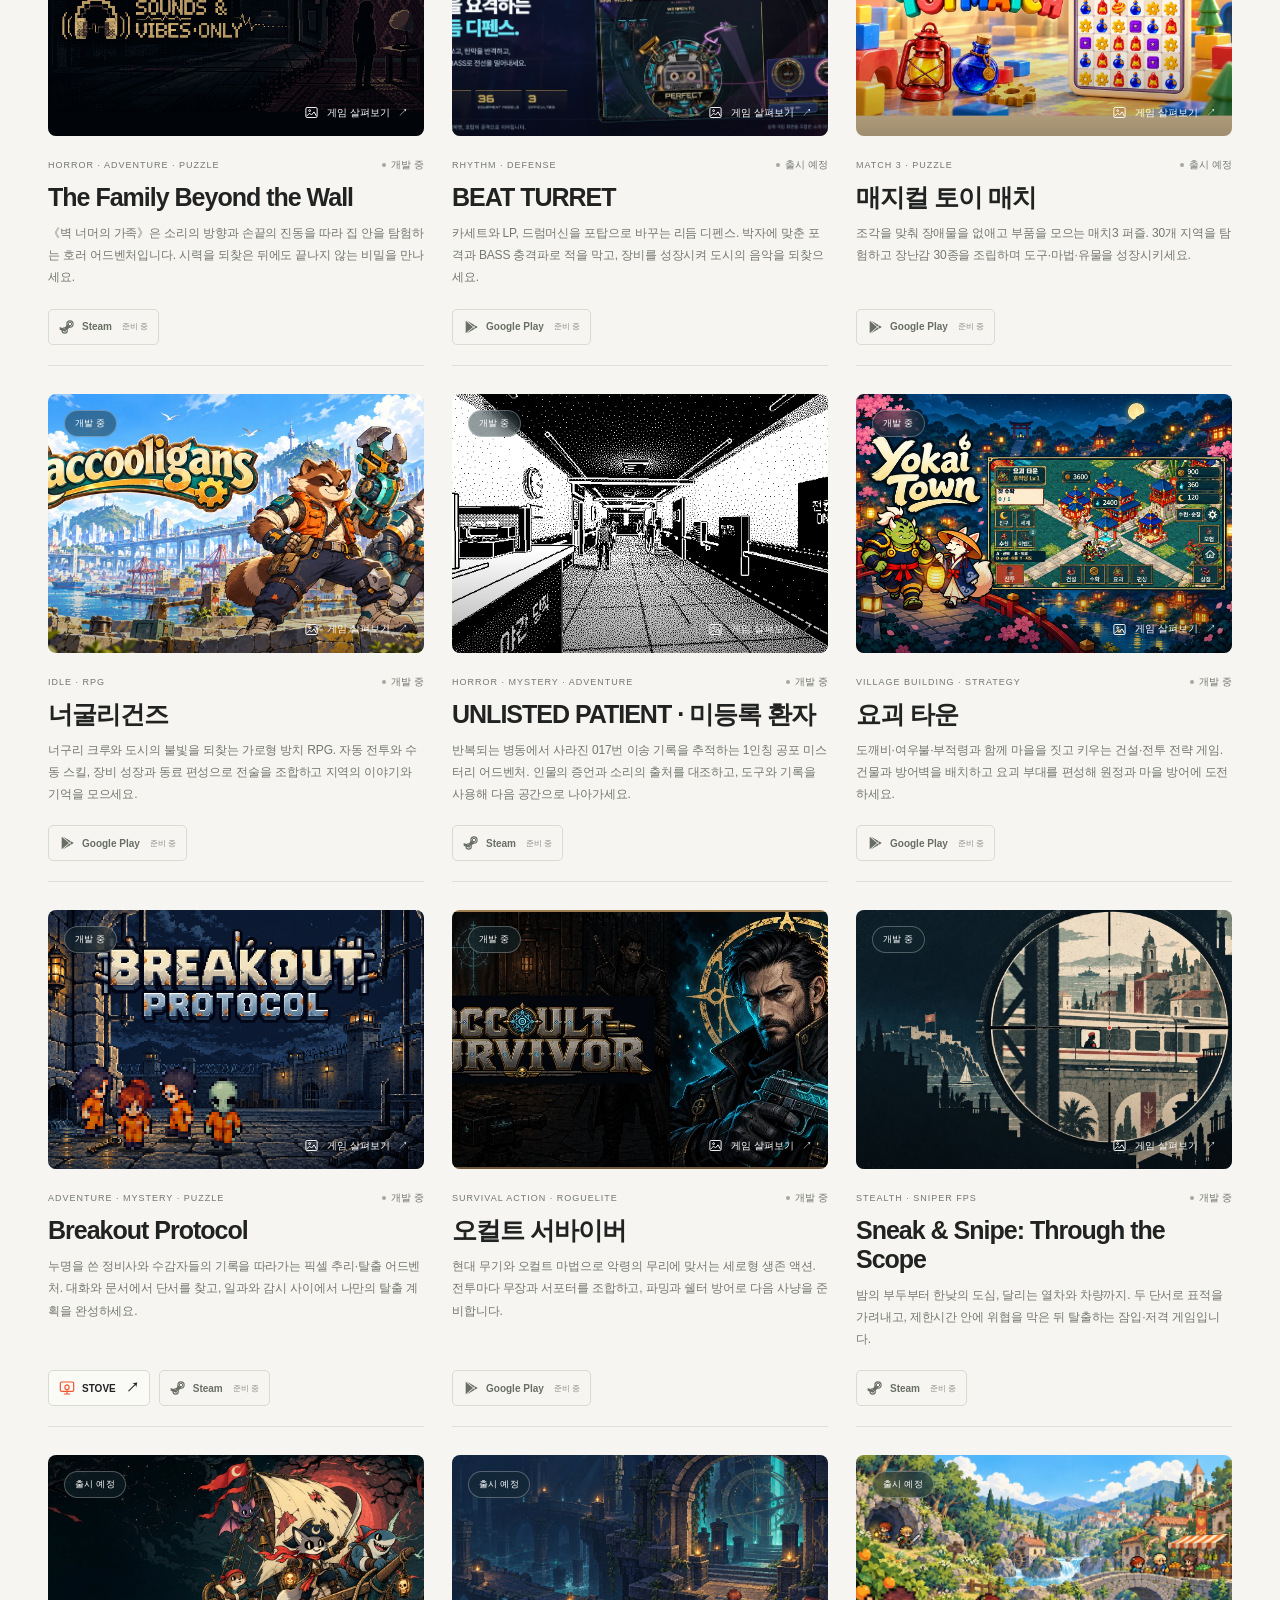
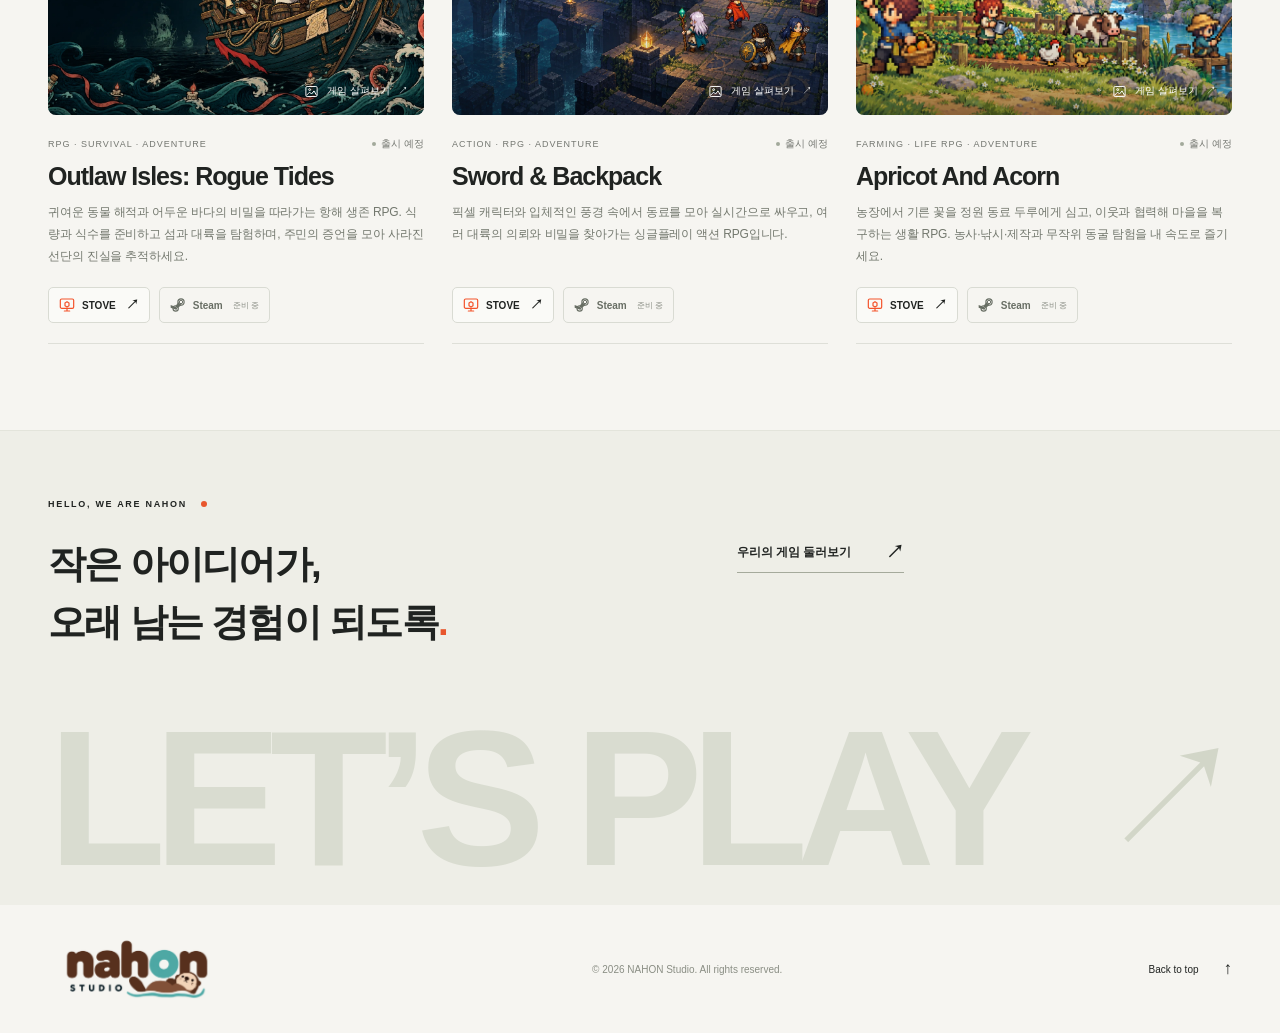
==== commit 87c629e8: "Display official Korean age ratings on banners and game details" ====
--- a/index.html
+++ b/index.html
@@ -12,9 +12,9 @@
   <link rel="icon" type="image/png" sizes="32x32" href="./assets/favicon-32.png">
   <link rel="icon" href="./assets/favicon.ico" sizes="any">
   <link rel="apple-touch-icon" sizes="180x180" href="./assets/apple-touch-icon.png">
-  <link rel="stylesheet" href="./styles.css?v=4fc8f350">
-  <script src="./shared.js?v=4b5f6a02" defer></script>
-  <script src="./app.js?v=017aa037" defer></script>
+  <link rel="stylesheet" href="./styles.css?v=f7391bbe">
+  <script src="./shared.js?v=3b0e5bc1" defer></script>
+  <script src="./app.js?v=4caf6942" defer></script>
 </head>
 <body>
   <a class="skip-link" href="#games">게임 목록으로 건너뛰기</a>
--- a/styles.css
+++ b/styles.css
@@ -270,6 +270,13 @@
   inset:0;
   background:linear-gradient(90deg,rgba(6,17,22,.75),rgba(6,17,22,.12) 67%),linear-gradient(0deg,rgba(6,17,22,.85),transparent 38%);
   pointer-events:none;
+}
+
+.age-rating-logo { display: block; width: 56px; height: auto; flex: none; }
+.slide-rating { position: absolute; top: 20px; right: 20px; z-index: 3; pointer-events: none; }
+@media (max-width: 800px) {
+  .slide-rating { top: 12px; right: 12px; }
+  .slide-rating .age-rating-logo { width: 44px; }
 }
 
 .slide-copy {
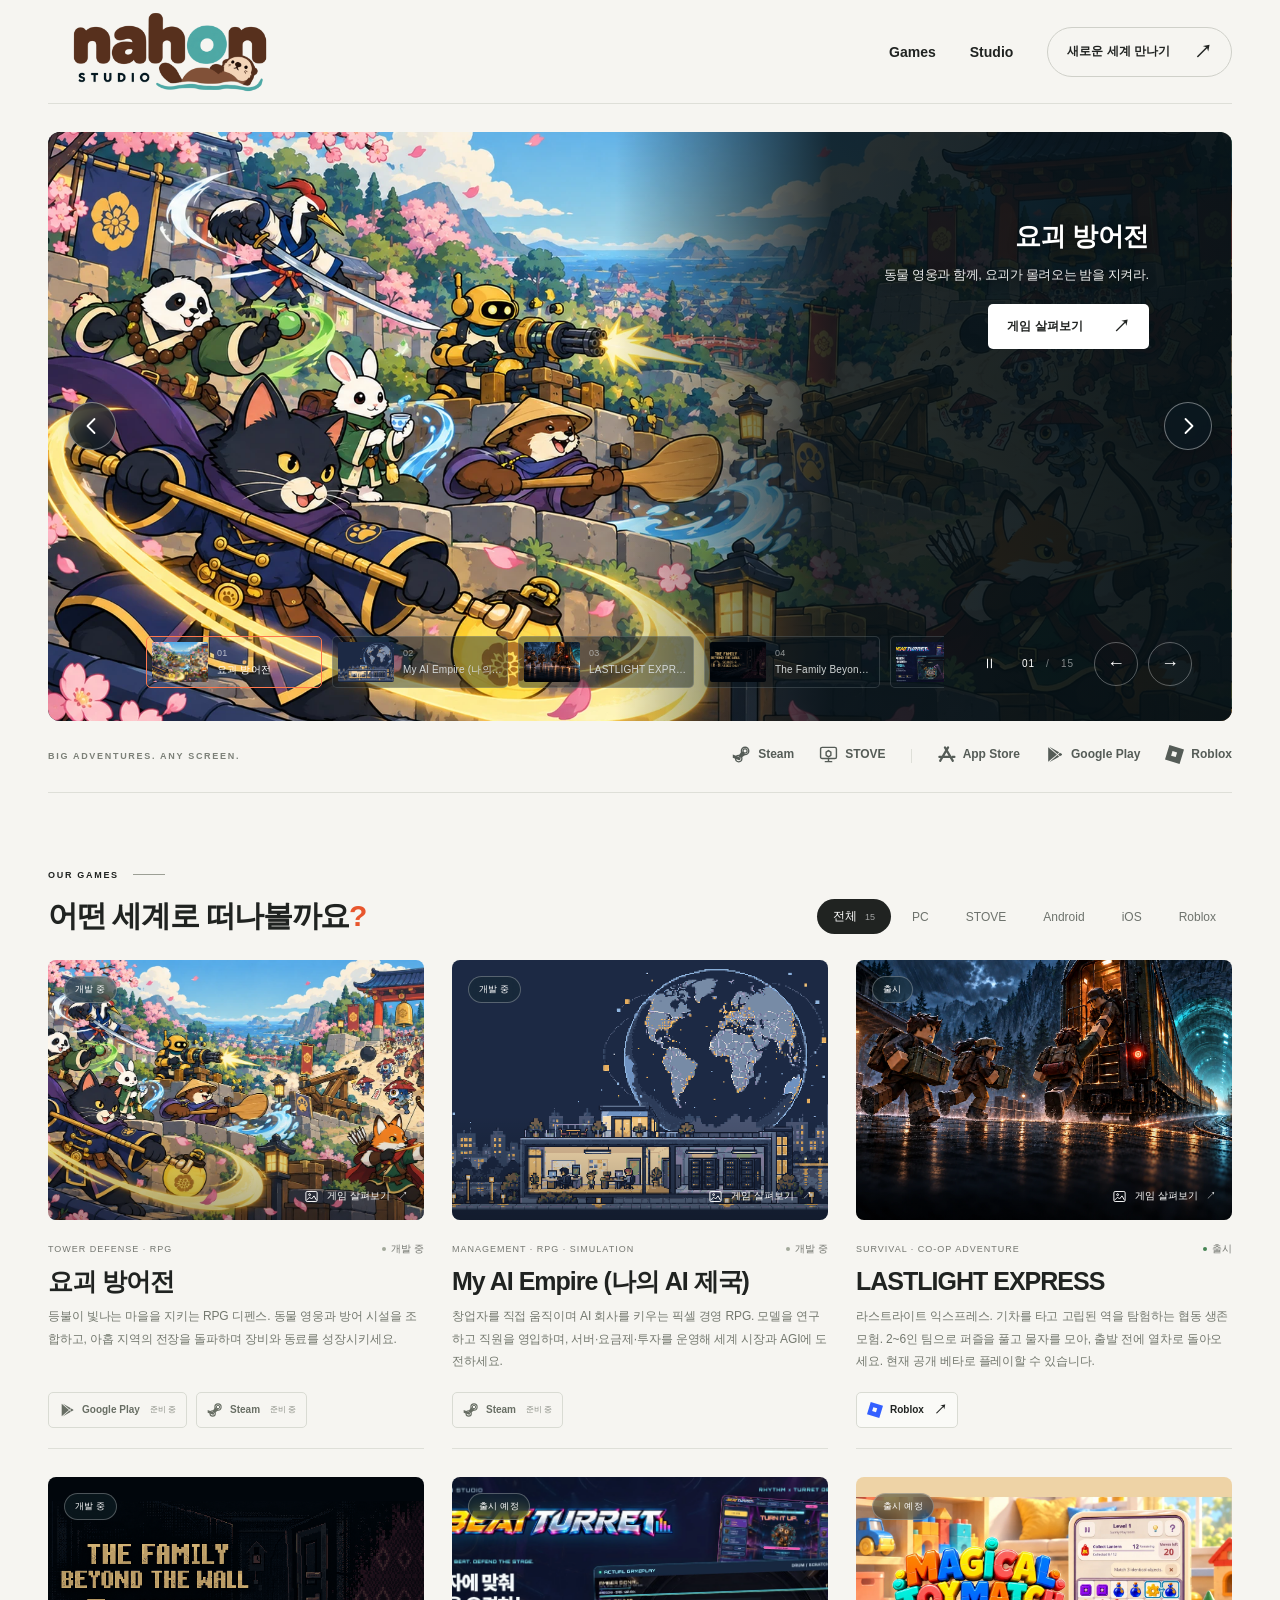
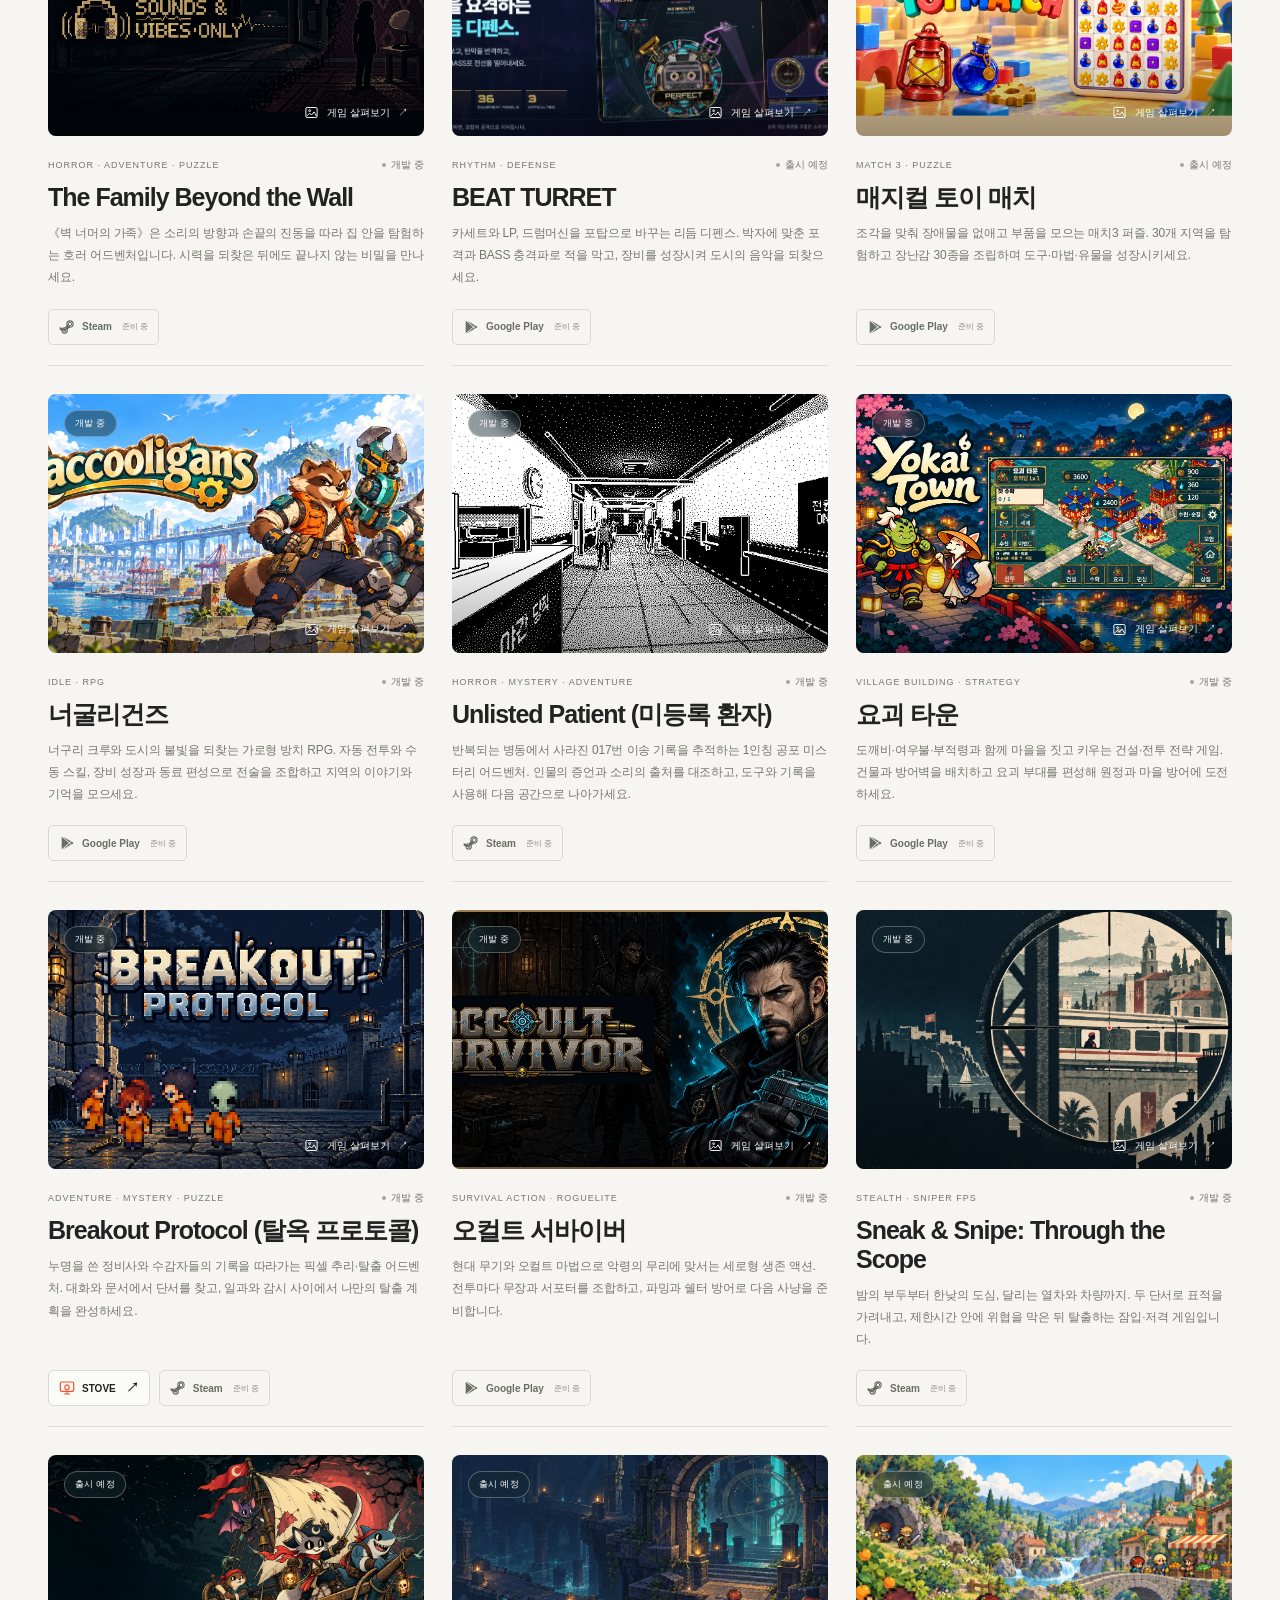
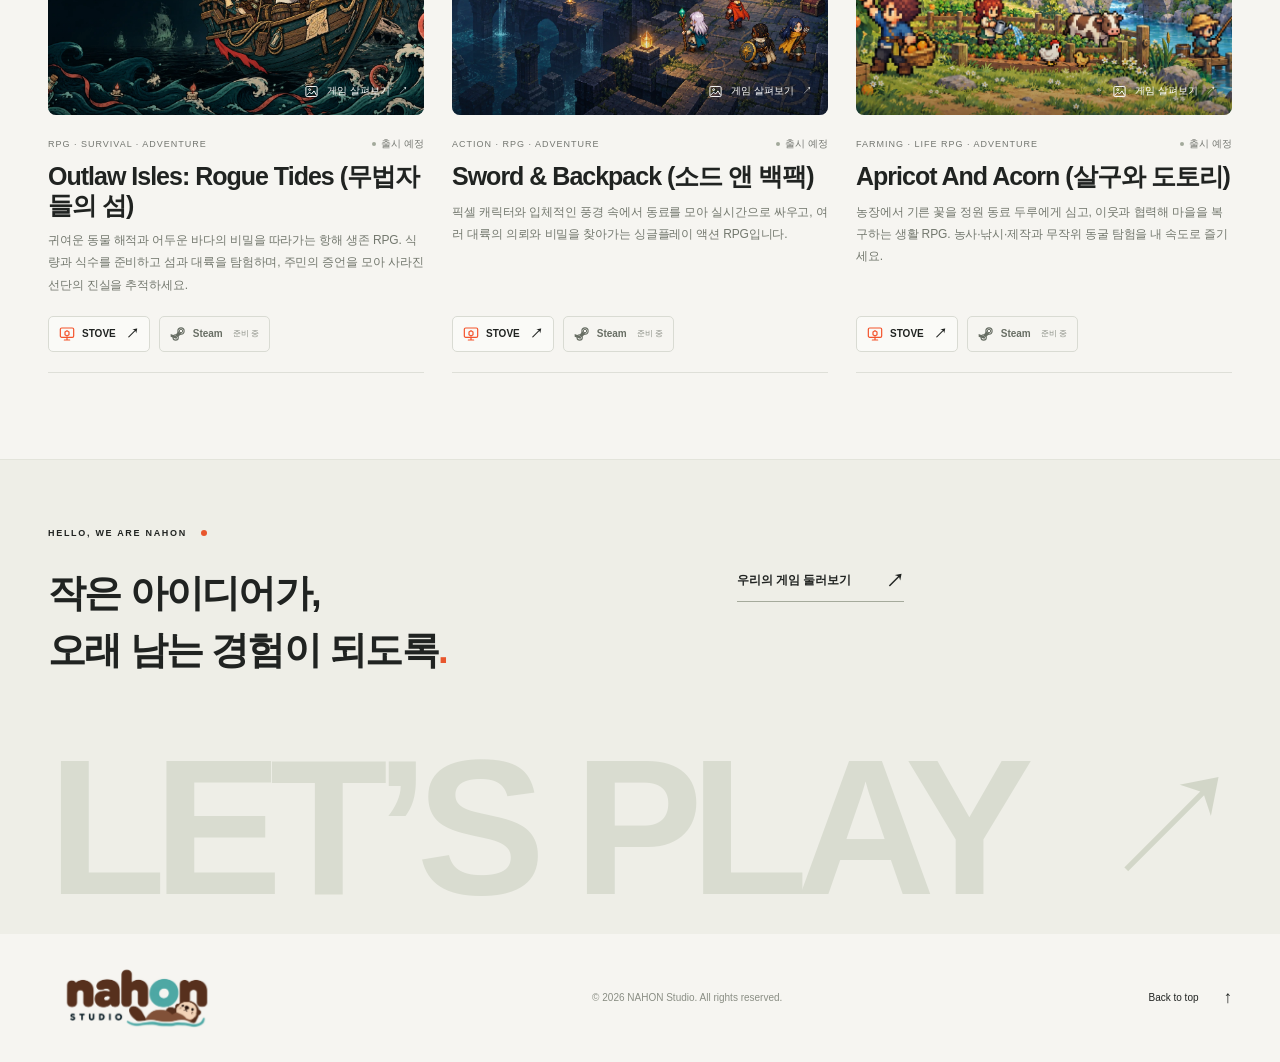
==== commit c4d817a5: "Fill game banners and configure caption placement per game" ====
--- a/index.html
+++ b/index.html
@@ -12,9 +12,9 @@
   <link rel="icon" type="image/png" sizes="32x32" href="./assets/favicon-32.png">
   <link rel="icon" href="./assets/favicon.ico" sizes="any">
   <link rel="apple-touch-icon" sizes="180x180" href="./assets/apple-touch-icon.png">
-  <link rel="stylesheet" href="./styles.css?v=f7391bbe">
-  <script src="./shared.js?v=3b0e5bc1" defer></script>
-  <script src="./app.js?v=4caf6942" defer></script>
+  <link rel="stylesheet" href="./styles.css?v=fe8b3f80">
+  <script src="./shared.js?v=e2d62107" defer></script>
+  <script src="./app.js?v=505ad322" defer></script>
 </head>
 <body>
   <a class="skip-link" href="#games">게임 목록으로 건너뛰기</a>
--- a/styles.css
+++ b/styles.css
@@ -188,7 +188,7 @@
 .slide-subtitle {
   display:inline-block;
   max-width:100%;
-  font-size:.54em;
+  font-size:max(12px,.62em);
   font-weight:500;
   line-height:1.45;
   letter-spacing:-.02em;
@@ -247,30 +247,15 @@
   transform:scale(1);
 }
 
-.slide--contain .slide-art {
-  left:auto;
-  right:0;
-  width:66%;
-  object-fit:contain;
-  transform:none;
-}
-
-.slide--contain .slide-copy {
-  width:38%;
-  padding-right:24px;
-}
-
-.slide--contain:after {
-  background:linear-gradient(90deg,#081922 6%,#081922ed 22%,transparent 44%),linear-gradient(0deg,#081922e6,transparent 24%);
-}
-
 .slide:after {
   content:"";
   position:absolute;
-  inset:0;
-  background:linear-gradient(90deg,rgba(6,17,22,.75),rgba(6,17,22,.12) 67%),linear-gradient(0deg,rgba(6,17,22,.85),transparent 38%);
+  inset:0 auto 0 0;
+  width:52%;
+  background:linear-gradient(90deg,#061116f5 0%,#061116db 65%,#06111673 82%,transparent 100%);
   pointer-events:none;
 }
+.slide--top-right:after, .slide--center-right:after, .slide--bottom-right:after { left:auto; right:0; transform:scaleX(-1); }
 
 .age-rating-logo { display: block; width: 56px; height: auto; flex: none; }
 .slide-rating { position: absolute; top: 20px; right: 20px; z-index: 3; pointer-events: none; }
@@ -280,28 +265,43 @@
 }
 
 .slide-copy {
-  position:relative;
+  position:absolute;
   z-index:1;
-  padding:48px 96px 140px;
-  max-width:820px;
-}
+  top:88px;
+  bottom:120px;
+  left:clamp(76px,6.5vw,104px);
+  width:34%;
+  max-width:400px;
+  display:flex;
+  flex-direction:column;
+  align-items:flex-start;
+  justify-content:flex-end;
+  text-shadow:0 2px 10px #0009;
+}
+.slide--top-left .slide-copy, .slide--top-right .slide-copy { justify-content:flex-start; }
+.slide--center-left .slide-copy, .slide--center-right .slide-copy { justify-content:center; }
+.slide--top-right .slide-copy, .slide--center-right .slide-copy, .slide--bottom-right .slide-copy { left:auto; right:clamp(76px,6.5vw,104px); align-items:flex-end; text-align:right; }
+.slide-copy .hero-link { flex-shrink:0; text-shadow:none; }
 
 .slide-title {
   margin:0;
-  font-size:clamp(26px,2.5vw,38px);
+  font-size:clamp(22px,2vw,28px);
   font-weight:800;
-  letter-spacing:-1px;
-  line-height:1.2;
+  letter-spacing:-.5px;
+  line-height:1.3;
+  word-break:keep-all;
   overflow-wrap:anywhere;
 }
 
 .slide-tagline {
-  font-size:15px;
+  font-size:13px;
   font-weight:400;
-  margin:21px 0 22px;
+  margin:12px 0 18px;
   letter-spacing:-.4px;
   line-height:1.6;
   color:#eee;
+  word-break:keep-all;
+  overflow-wrap:anywhere;
 }
 
 .hero-link {
@@ -1055,9 +1055,6 @@
   .slides {
     height:650px;
   }
-  .slide-copy {
-    padding-top:60px;
-  }
 }
 
 @media(max-width:1100px) {
@@ -1066,9 +1063,6 @@
   }
   .slides {
     min-height:510px;
-  }
-  .slide-copy {
-    padding:36px 84px 130px;
   }
   .hero-controls {
     left:84px;
@@ -1129,52 +1123,30 @@
   .showcase {
     margin-top:16px;
     background:#081922;
-    --banner-image-height:calc((100vw - 64px) * .5625);
   }
   .slides {
-    display:grid;
     min-height:0;
-    height:auto;
-  }
-  .slide {
-    position:relative;
-    inset:auto;
-    grid-area:1 / 1;
-  }
-  .slide-art,
-  .slide--contain .slide-art {
-    position:relative;
-    inset:auto;
-    width:100%;
-    height:var(--banner-image-height);
-    object-fit:contain;
-    transform:none;
-  }
-  .slide-copy,
-  .slide--contain .slide-copy {
-    position:relative;
-    inset:auto;
-    width:auto;
-    max-width:none;
-    padding:14px 18px 16px;
-  }
-  .slide-title {
-    font-size:clamp(22px,4vw,30px);
-  }
-  .slide:after,
-  .slide--contain:after {
-    display:none;
-  }
-  .carousel-arrow {
-    top:calc(var(--banner-image-height) / 2 - 24px);
-  }
+    height:clamp(300px,64vw,440px);
+  }
+  .slide-art { transform:none; }
+  .slide-copy {
+    top:68px;
+    bottom:62px;
+    left:24px;
+    width:58%;
+    max-width:360px;
+  }
+  .slide--top-right .slide-copy, .slide--center-right .slide-copy, .slide--bottom-right .slide-copy { right:24px; }
+  .slide-title { font-size:clamp(17px,2.8vw,22px); }
+  .slide:after { width:72%; }
+  .carousel-arrow { top:auto; bottom:76px; }
   .hero-controls {
     position:relative;
     inset:auto;
     gap:10px;
     flex-direction:row;
     align-items:center;
-    padding:0 18px 12px;
+    padding:10px 18px 12px;
   }
   .slide-tabs {
     flex:1;
@@ -1218,7 +1190,7 @@
     font-size:9px;
   }
   .slide-tagline {
-    font-size:13px;
+    font-size:12px;
     margin:8px 0 12px;
   }
   .hero-demo {
@@ -1313,14 +1285,11 @@
   .showcase {
     margin-top:12px;
     border-radius:8px;
-    --banner-image-height:calc((100vw - 40px) * .5625);
-  }
-  .slide-copy,
-  .slide--contain .slide-copy {
-    padding:12px 16px 14px;
-  }
+  }
+  .slide-copy { left:18px; }
+  .slide--top-right .slide-copy, .slide--center-right .slide-copy, .slide--bottom-right .slide-copy { right:18px; }
   .slide-tagline {
-    font-size:12px;
+    font-size:11px;
     word-break:keep-all;
     overflow-wrap:anywhere;
   }
@@ -1334,11 +1303,9 @@
     font-size:8px;
     margin-left:10px;
   }
-  .slide-art {
-    object-position:center;
-  }
   .carousel-arrow {
-    top:calc(var(--banner-image-height) / 2 - 22px);
+    top:auto;
+    bottom:76px;
     width:44px;
     height:44px;
     padding:9px;
